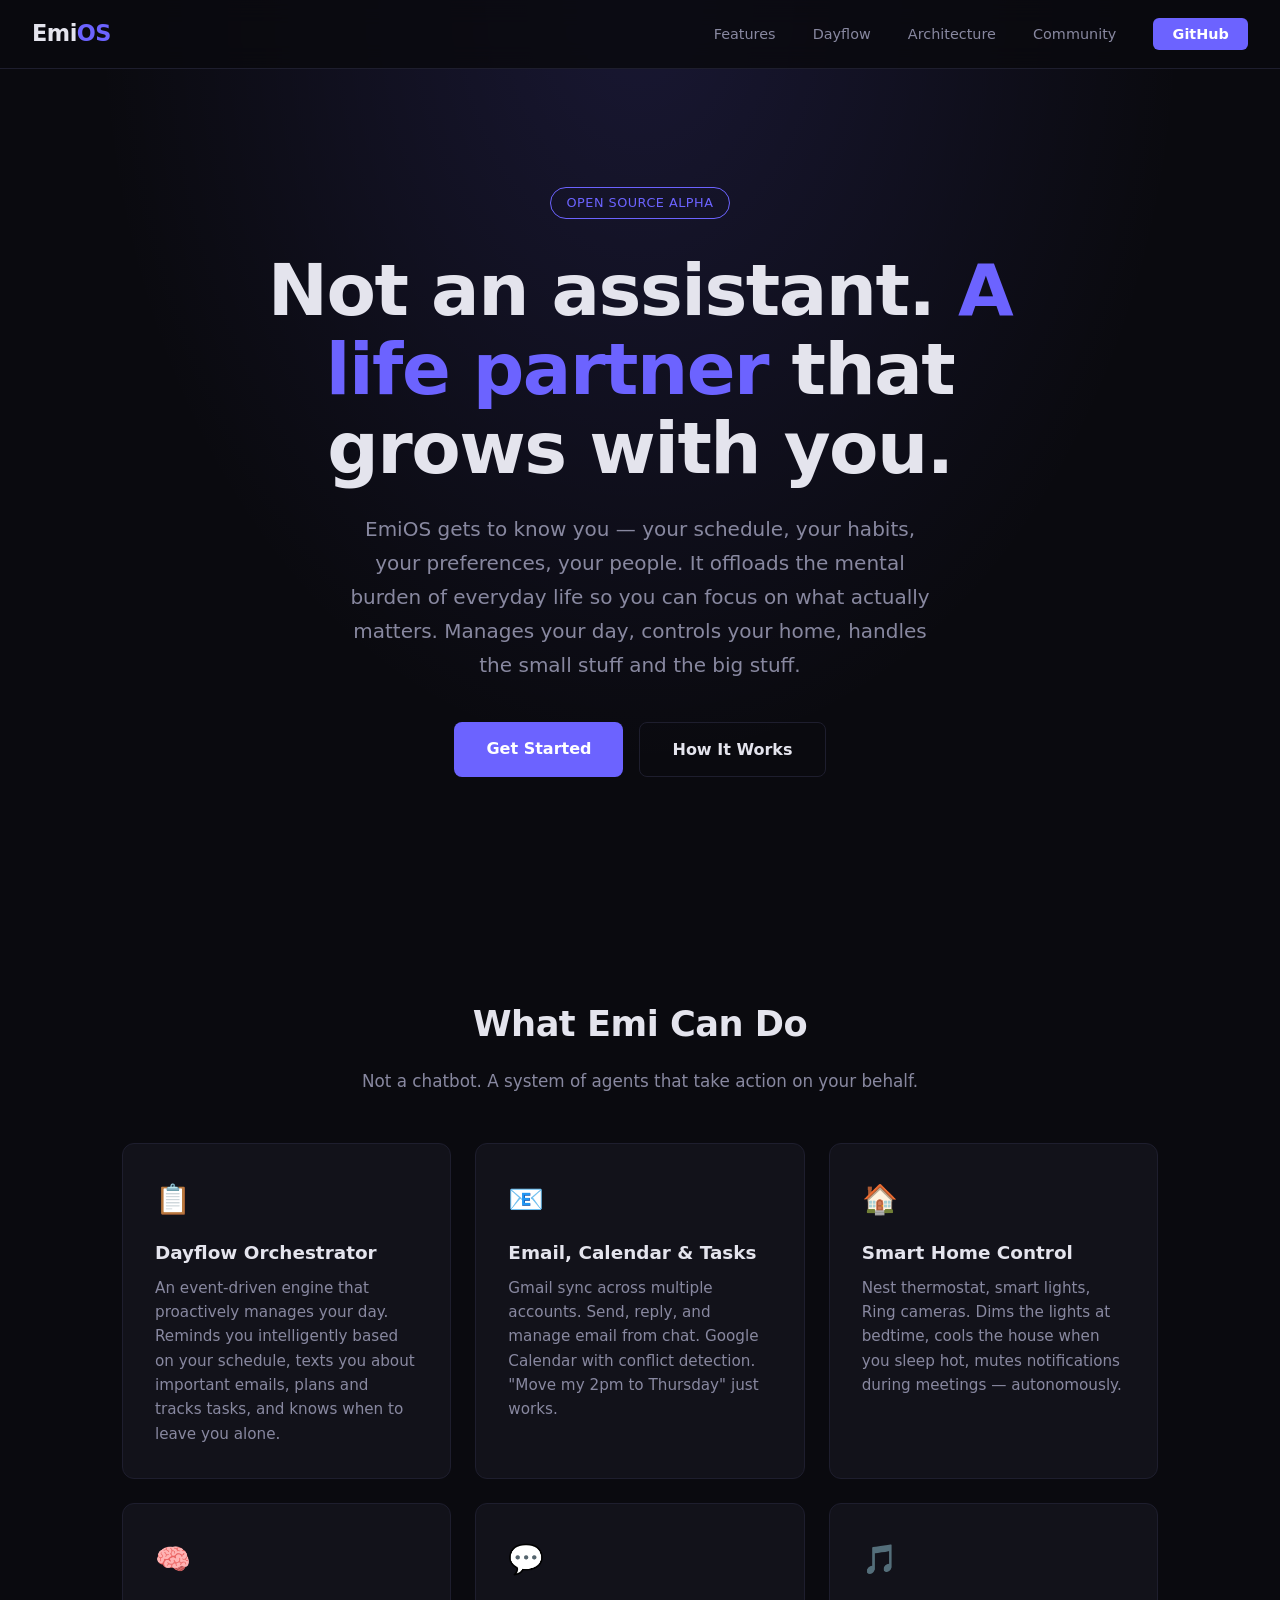
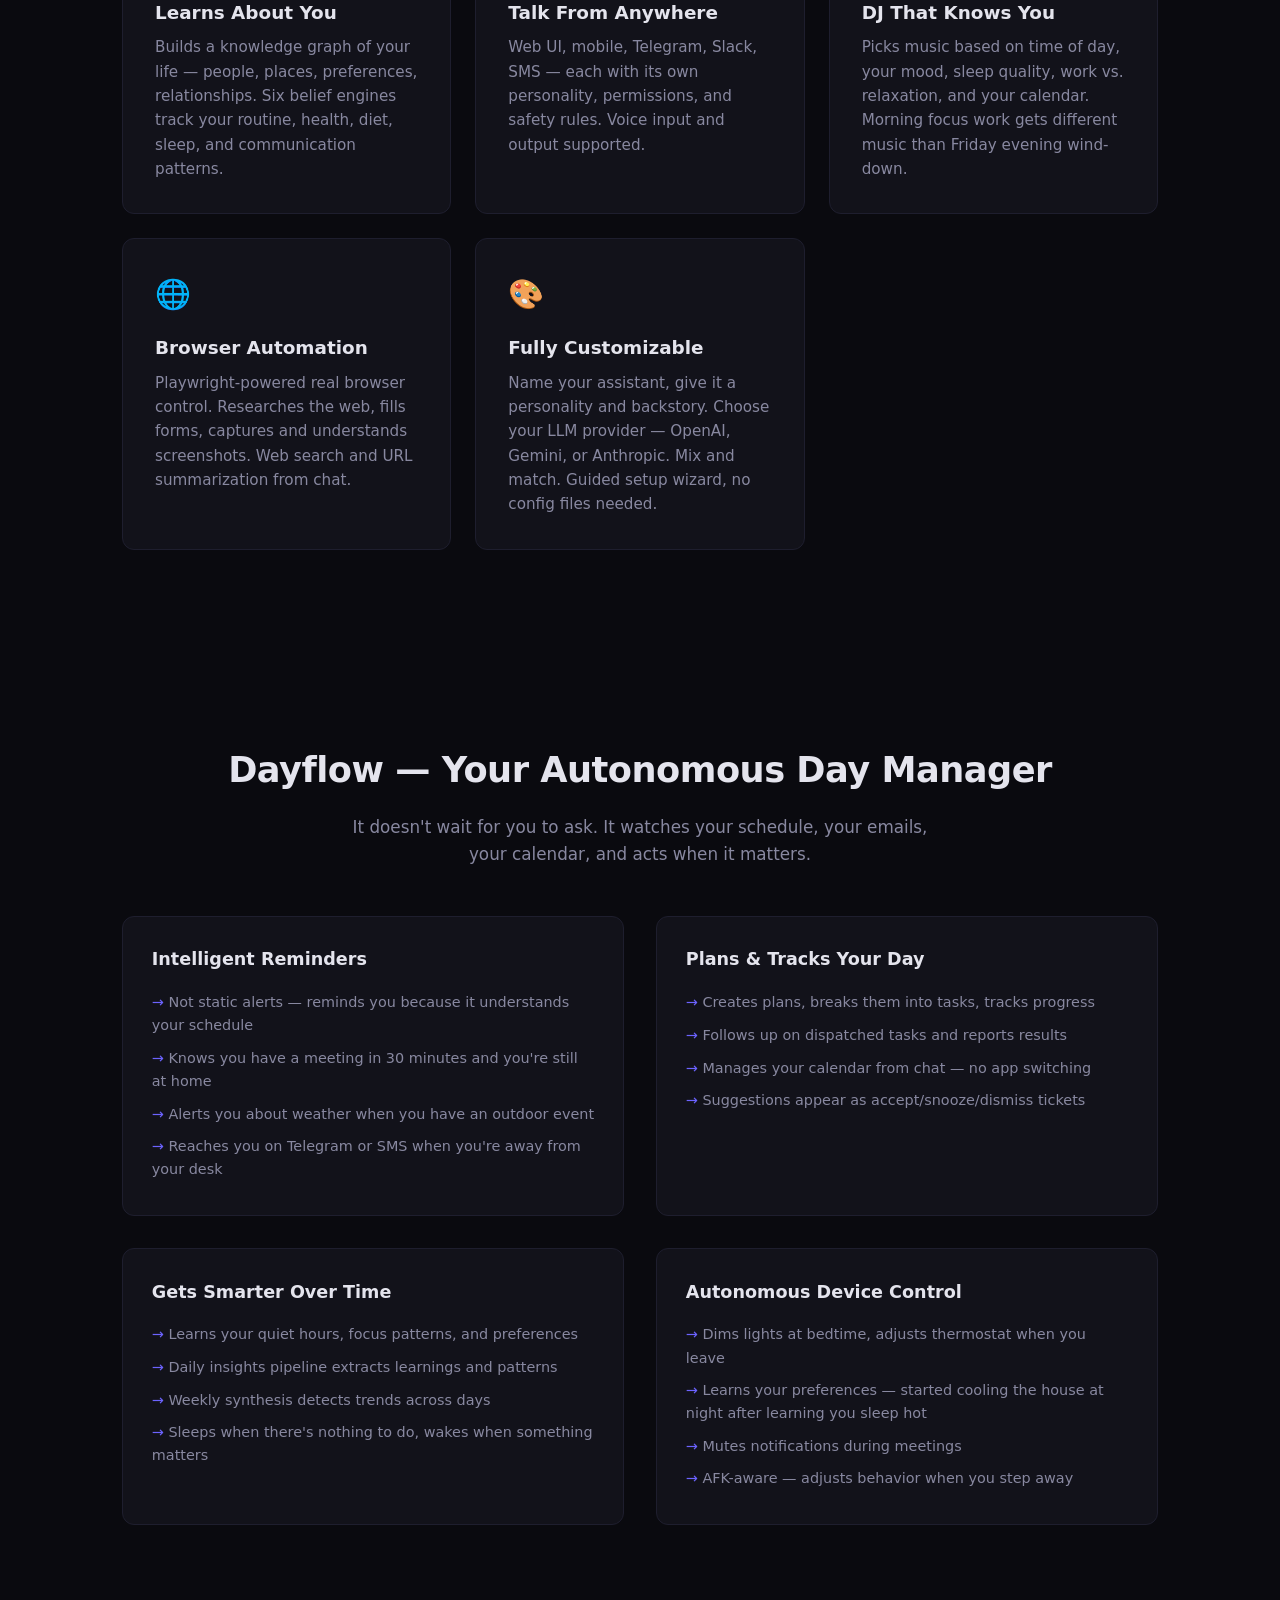
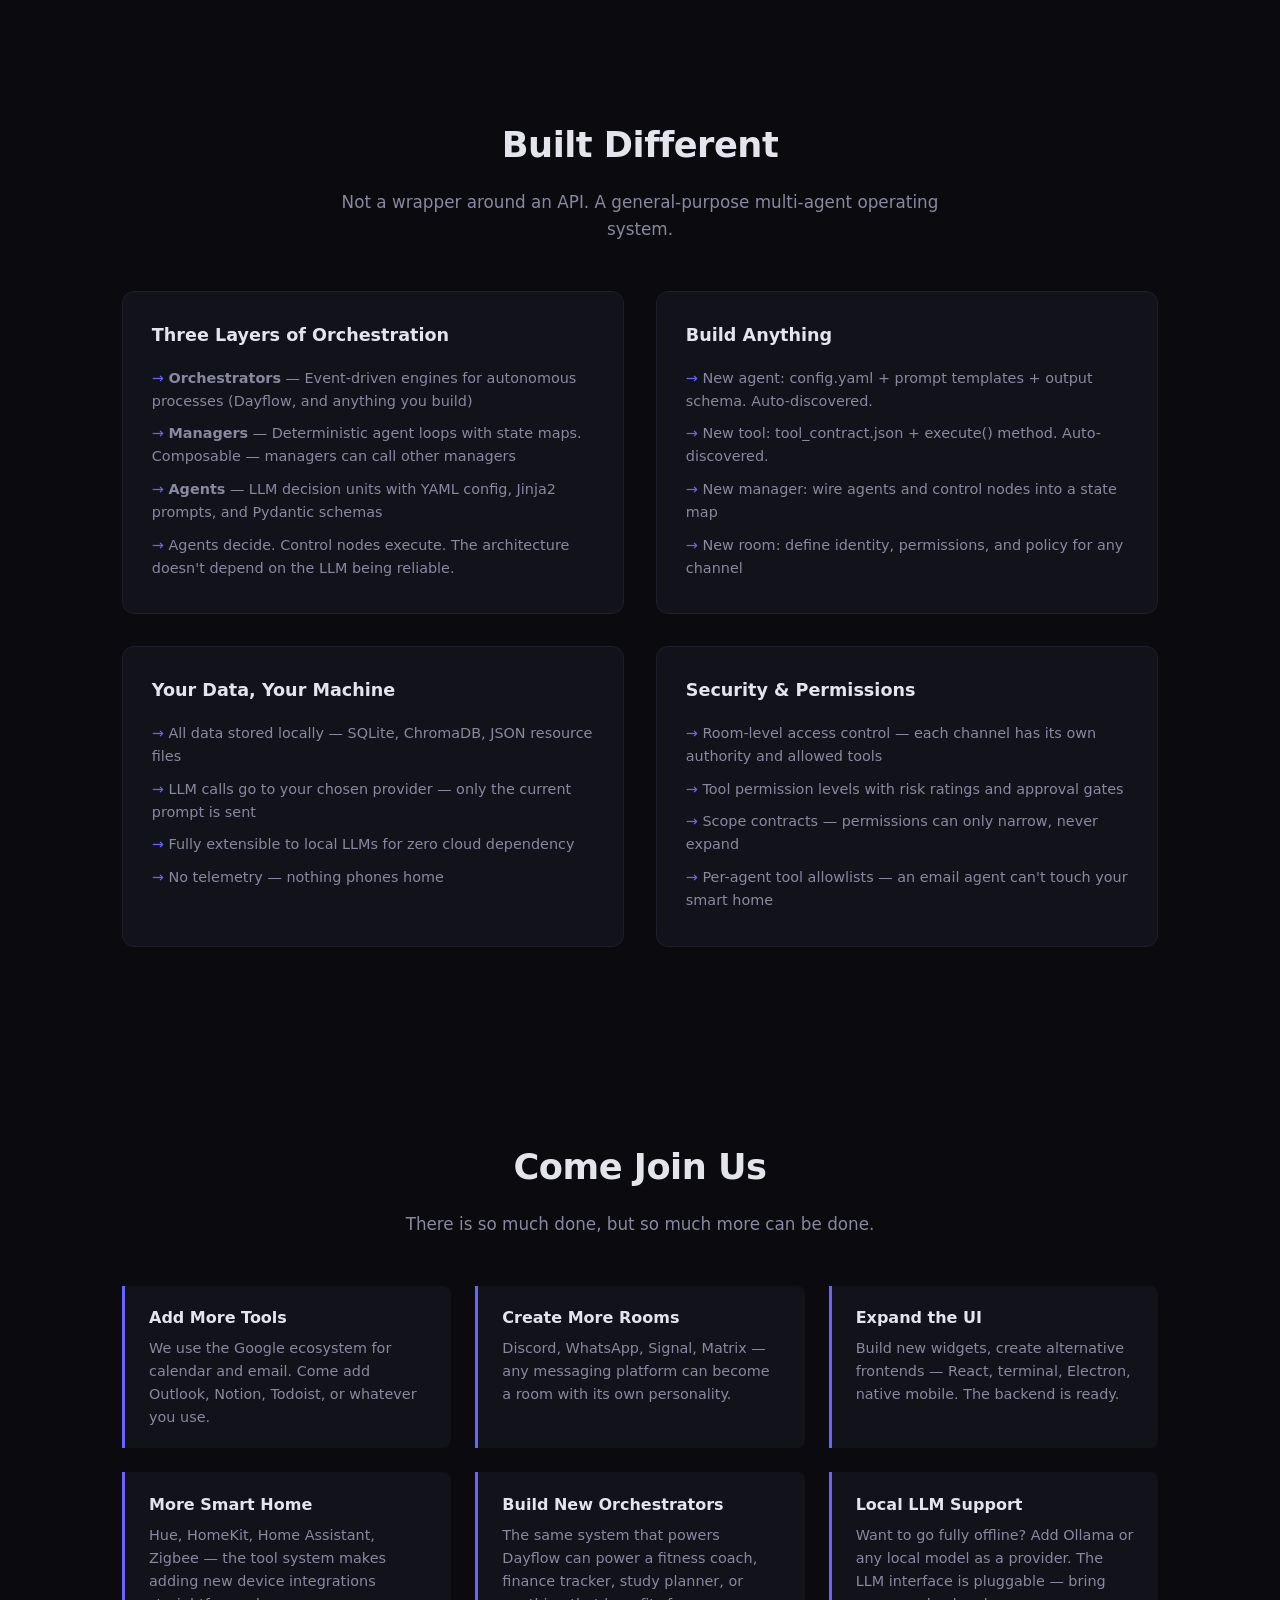
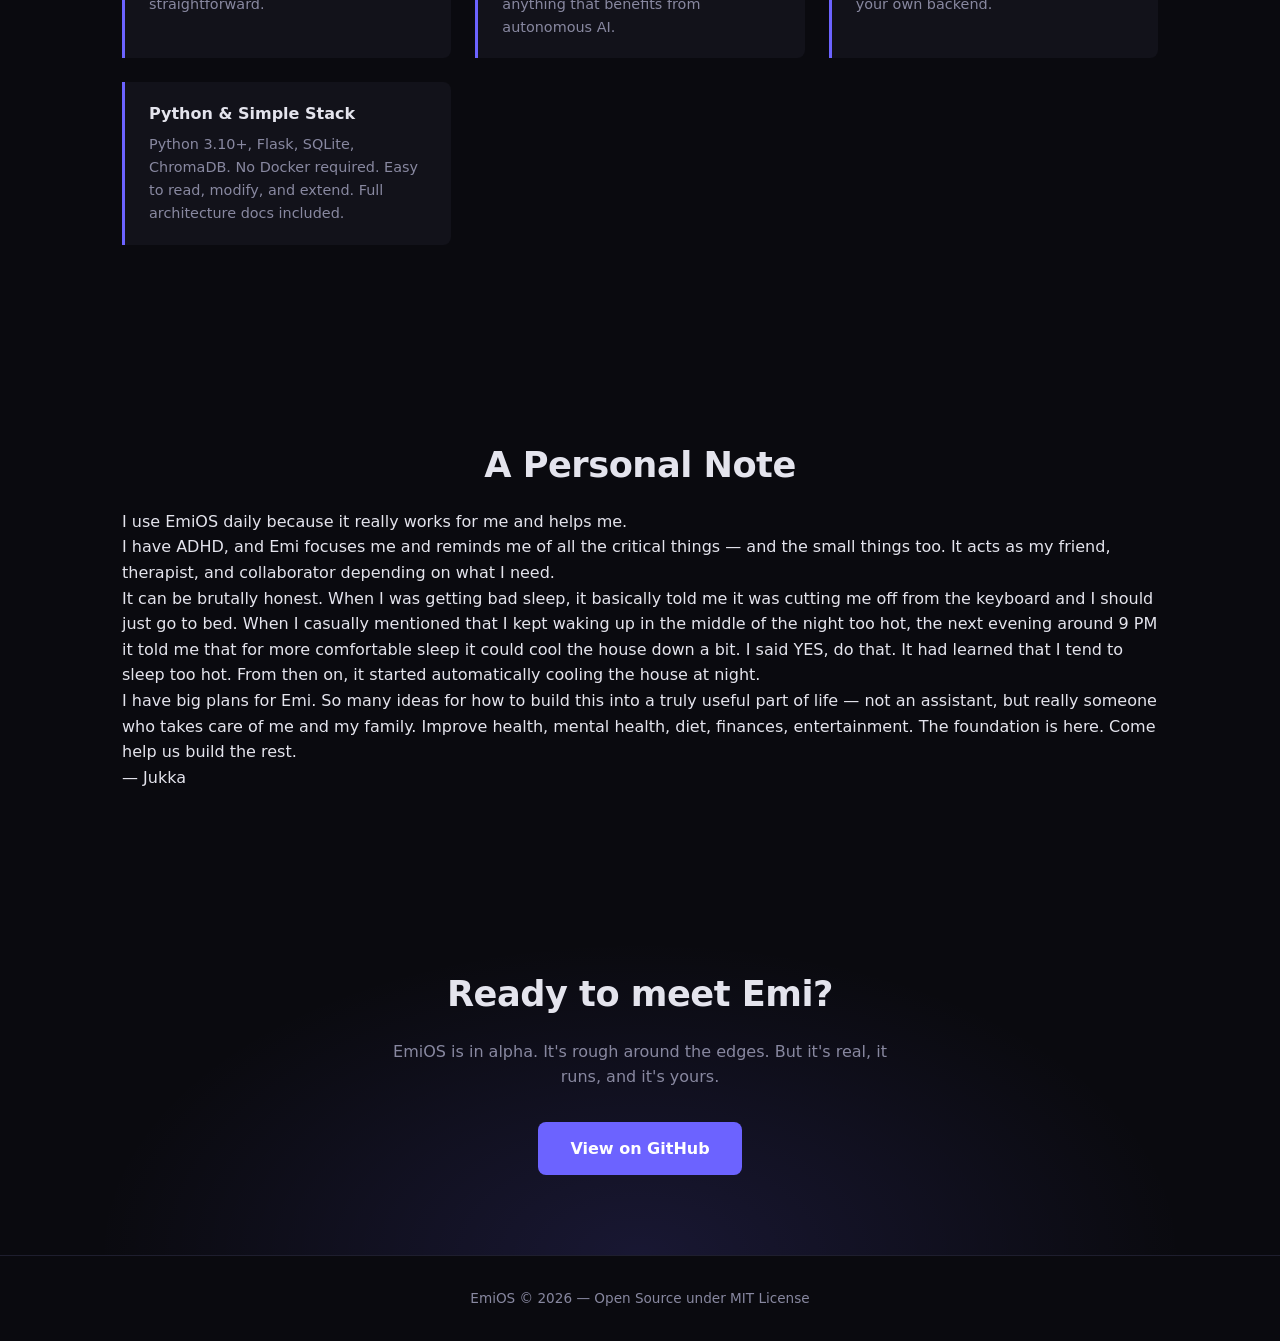
==== index.html @ f7e42b92 "Initial commit: emios.ai landing page Marketing site for EmiOS, deployed to emios.ai via Cloudflare " ====
<!DOCTYPE html>
<html lang="en">
<head>
    <meta charset="UTF-8">
    <meta name="viewport" content="width=device-width, initial-scale=1.0">
    <title>EmiOS — The Assistant That Actually Works For You</title>
    <link rel="stylesheet" href="style.css">
</head>
<body>

<nav>
    <div class="logo">Emi<span>OS</span></div>
    <div class="nav-links">
        <a href="#features">Features</a>
        <a href="#dayflow">Dayflow</a>
        <a href="#architecture">Architecture</a>
        <a href="#community">Community</a>
        <a href="https://github.com/SemiSimpleMath/EmiOS-Beta" class="nav-cta">GitHub</a>
    </div>
</nav>

<div class="hero">
    <div class="hero-badge">Open Source Alpha</div>
    <h1>Not an assistant. <span class="highlight">A life partner</span> that grows with you.</h1>
    <p class="hero-sub">
        EmiOS gets to know you — your schedule, your habits, your preferences, your people.
        It offloads the mental burden of everyday life so you can focus on what actually matters.
        Manages your day, controls your home, handles the small stuff and the big stuff.
    </p>
    <div class="hero-buttons">
        <a href="https://github.com/SemiSimpleMath/EmiOS-Beta" class="btn btn-primary">Get Started</a>
        <a href="#architecture" class="btn btn-secondary">How It Works</a>
    </div>
</div>

<section id="features">
    <h2>What Emi Can Do</h2>
    <p class="section-sub">Not a chatbot. A system of agents that take action on your behalf.</p>
    <div class="features">
        <div class="feature">
            <div class="feature-icon">📋</div>
            <h3>Dayflow Orchestrator</h3>
            <p>An event-driven engine that proactively manages your day. Reminds you intelligently based on your schedule, texts you about important emails, plans and tracks tasks, and knows when to leave you alone.</p>
        </div>
        <div class="feature">
            <div class="feature-icon">📧</div>
            <h3>Email, Calendar & Tasks</h3>
            <p>Gmail sync across multiple accounts. Send, reply, and manage email from chat. Google Calendar with conflict detection. "Move my 2pm to Thursday" just works.</p>
        </div>
        <div class="feature">
            <div class="feature-icon">🏠</div>
            <h3>Smart Home Control</h3>
            <p>Nest thermostat, smart lights, Ring cameras. Dims the lights at bedtime, cools the house when you sleep hot, mutes notifications during meetings — autonomously.</p>
        </div>
        <div class="feature">
            <div class="feature-icon">🧠</div>
            <h3>Learns About You</h3>
            <p>Builds a knowledge graph of your life — people, places, preferences, relationships. Six belief engines track your routine, health, diet, sleep, and communication patterns.</p>
        </div>
        <div class="feature">
            <div class="feature-icon">💬</div>
            <h3>Talk From Anywhere</h3>
            <p>Web UI, mobile, Telegram, Slack, SMS — each with its own personality, permissions, and safety rules. Voice input and output supported.</p>
        </div>
        <div class="feature">
            <div class="feature-icon">🎵</div>
            <h3>DJ That Knows You</h3>
            <p>Picks music based on time of day, your mood, sleep quality, work vs. relaxation, and your calendar. Morning focus work gets different music than Friday evening wind-down.</p>
        </div>
        <div class="feature">
            <div class="feature-icon">🌐</div>
            <h3>Browser Automation</h3>
            <p>Playwright-powered real browser control. Researches the web, fills forms, captures and understands screenshots. Web search and URL summarization from chat.</p>
        </div>
        <div class="feature">
            <div class="feature-icon">🎨</div>
            <h3>Fully Customizable</h3>
            <p>Name your assistant, give it a personality and backstory. Choose your LLM provider — OpenAI, Gemini, or Anthropic. Mix and match. Guided setup wizard, no config files needed.</p>
        </div>
    </div>
</section>

<section id="dayflow">
    <h2>Dayflow — Your Autonomous Day Manager</h2>
    <p class="section-sub">It doesn't wait for you to ask. It watches your schedule, your emails, your calendar, and acts when it matters.</p>
    <div class="arch-grid">
        <div class="arch-card">
            <h3>Intelligent Reminders</h3>
            <ul>
                <li>Not static alerts — reminds you because it understands your schedule</li>
                <li>Knows you have a meeting in 30 minutes and you're still at home</li>
                <li>Alerts you about weather when you have an outdoor event</li>
                <li>Reaches you on Telegram or SMS when you're away from your desk</li>
            </ul>
        </div>
        <div class="arch-card">
            <h3>Plans & Tracks Your Day</h3>
            <ul>
                <li>Creates plans, breaks them into tasks, tracks progress</li>
                <li>Follows up on dispatched tasks and reports results</li>
                <li>Manages your calendar from chat — no app switching</li>
                <li>Suggestions appear as accept/snooze/dismiss tickets</li>
            </ul>
        </div>
        <div class="arch-card">
            <h3>Gets Smarter Over Time</h3>
            <ul>
                <li>Learns your quiet hours, focus patterns, and preferences</li>
                <li>Daily insights pipeline extracts learnings and patterns</li>
                <li>Weekly synthesis detects trends across days</li>
                <li>Sleeps when there's nothing to do, wakes when something matters</li>
            </ul>
        </div>
        <div class="arch-card">
            <h3>Autonomous Device Control</h3>
            <ul>
                <li>Dims lights at bedtime, adjusts thermostat when you leave</li>
                <li>Learns your preferences — started cooling the house at night after learning you sleep hot</li>
                <li>Mutes notifications during meetings</li>
                <li>AFK-aware — adjusts behavior when you step away</li>
            </ul>
        </div>
    </div>
</section>

<section id="architecture">
    <h2>Built Different</h2>
    <p class="section-sub">Not a wrapper around an API. A general-purpose multi-agent operating system.</p>
    <div class="arch-grid">
        <div class="arch-card">
            <h3>Three Layers of Orchestration</h3>
            <ul>
                <li><strong>Orchestrators</strong> — Event-driven engines for autonomous processes (Dayflow, and anything you build)</li>
                <li><strong>Managers</strong> — Deterministic agent loops with state maps. Composable — managers can call other managers</li>
                <li><strong>Agents</strong> — LLM decision units with YAML config, Jinja2 prompts, and Pydantic schemas</li>
                <li>Agents decide. Control nodes execute. The architecture doesn't depend on the LLM being reliable.</li>
            </ul>
        </div>
        <div class="arch-card">
            <h3>Build Anything</h3>
            <ul>
                <li>New agent: config.yaml + prompt templates + output schema. Auto-discovered.</li>
                <li>New tool: tool_contract.json + execute() method. Auto-discovered.</li>
                <li>New manager: wire agents and control nodes into a state map</li>
                <li>New room: define identity, permissions, and policy for any channel</li>
            </ul>
        </div>
        <div class="arch-card">
            <h3>Your Data, Your Machine</h3>
            <ul>
                <li>All data stored locally — SQLite, ChromaDB, JSON resource files</li>
                <li>LLM calls go to your chosen provider — only the current prompt is sent</li>
                <li>Fully extensible to local LLMs for zero cloud dependency</li>
                <li>No telemetry — nothing phones home</li>
            </ul>
        </div>
        <div class="arch-card">
            <h3>Security & Permissions</h3>
            <ul>
                <li>Room-level access control — each channel has its own authority and allowed tools</li>
                <li>Tool permission levels with risk ratings and approval gates</li>
                <li>Scope contracts — permissions can only narrow, never expand</li>
                <li>Per-agent tool allowlists — an email agent can't touch your smart home</li>
            </ul>
        </div>
    </div>
</section>

<section id="community">
    <h2>Come Join Us</h2>
    <p class="section-sub">There is so much done, but so much more can be done.</p>
    <div class="principles">
        <div class="principle">
            <h3>Add More Tools</h3>
            <p>We use the Google ecosystem for calendar and email. Come add Outlook, Notion, Todoist, or whatever you use.</p>
        </div>
        <div class="principle">
            <h3>Create More Rooms</h3>
            <p>Discord, WhatsApp, Signal, Matrix — any messaging platform can become a room with its own personality.</p>
        </div>
        <div class="principle">
            <h3>Expand the UI</h3>
            <p>Build new widgets, create alternative frontends — React, terminal, Electron, native mobile. The backend is ready.</p>
        </div>
        <div class="principle">
            <h3>More Smart Home</h3>
            <p>Hue, HomeKit, Home Assistant, Zigbee — the tool system makes adding new device integrations straightforward.</p>
        </div>
        <div class="principle">
            <h3>Build New Orchestrators</h3>
            <p>The same system that powers Dayflow can power a fitness coach, finance tracker, study planner, or anything that benefits from autonomous AI.</p>
        </div>
        <div class="principle">
            <h3>Local LLM Support</h3>
            <p>Want to go fully offline? Add Ollama or any local model as a provider. The LLM interface is pluggable — bring your own backend.</p>
        </div>
        <div class="principle">
            <h3>Python & Simple Stack</h3>
            <p>Python 3.10+, Flask, SQLite, ChromaDB. No Docker required. Easy to read, modify, and extend. Full architecture docs included.</p>
        </div>
    </div>
</section>

<section id="personal">
    <div class="personal-note">
        <h2>A Personal Note</h2>
        <p>I use EmiOS daily because it really works for me and helps me.</p>
        <p>I have ADHD, and Emi focuses me and reminds me of all the critical things — and the small things too. It acts as my friend, therapist, and collaborator depending on what I need.</p>
        <p>It can be brutally honest. When I was getting bad sleep, it basically told me it was cutting me off from the keyboard and I should just go to bed. When I casually mentioned that I kept waking up in the middle of the night too hot, the next evening around 9 PM it told me that for more comfortable sleep it could cool the house down a bit. I said YES, do that. It had learned that I tend to sleep too hot. From then on, it started automatically cooling the house at night.</p>
        <p>I have big plans for Emi. So many ideas for how to build this into a truly useful part of life — not an assistant, but really someone who takes care of me and my family. Improve health, mental health, diet, finances, entertainment. The foundation is here. Come help us build the rest.</p>
        <p class="signature">— Jukka</p>
    </div>
</section>

<div class="cta-section">
    <h2>Ready to meet Emi?</h2>
    <p>EmiOS is in alpha. It's rough around the edges. But it's real, it runs, and it's yours.</p>
    <a href="https://github.com/SemiSimpleMath/EmiOS-Beta" class="btn btn-primary">View on GitHub</a>
</div>

<footer>
    <p>EmiOS &copy; 2026 — Open Source under MIT License</p>
</footer>

<script src="main.js"></script>
</body>
</html>
---- style.css ----
:root {
    --bg: #0a0a0f;
    --surface: #12121a;
    --border: #1e1e2e;
    --text: #e4e4ed;
    --muted: #8888a0;
    --accent: #6c63ff;
    --accent-glow: rgba(108, 99, 255, 0.15);
    --green: #34d399;
    --orange: #f59e0b;
}

* { margin: 0; padding: 0; box-sizing: border-box; }

body {
    font-family: -apple-system, BlinkMacSystemFont, 'Segoe UI', system-ui, sans-serif;
    background: var(--bg);
    color: var(--text);
    line-height: 1.6;
    overflow-x: hidden;
}

/* ── Nav ────────────────────────────────────────────────────────────────────── */

nav {
    position: fixed;
    top: 0;
    width: 100%;
    z-index: 100;
    padding: 1rem 2rem;
    background: rgba(10, 10, 15, 0.85);
    backdrop-filter: blur(12px);
    border-bottom: 1px solid var(--border);
    display: flex;
    justify-content: space-between;
    align-items: center;
}

.logo {
    font-size: 1.4rem;
    font-weight: 700;
    letter-spacing: -0.5px;
}

.logo span { color: var(--accent); }

nav a {
    color: var(--muted);
    text-decoration: none;
    font-size: 0.9rem;
    margin-left: 2rem;
    transition: color 0.2s;
}

nav a:hover { color: var(--text); }

.nav-cta {
    background: var(--accent);
    color: #fff !important;
    padding: 0.5rem 1.2rem;
    border-radius: 6px;
    font-weight: 600;
}

.nav-cta:hover { opacity: 0.9; }

/* ── Hero ───────────────────────────────────────────────────────────────────── */

.hero {
    min-height: 100vh;
    display: flex;
    flex-direction: column;
    justify-content: center;
    align-items: center;
    text-align: center;
    padding: 8rem 2rem 4rem;
    background: radial-gradient(ellipse at 50% 0%, var(--accent-glow) 0%, transparent 60%);
}

.hero-badge {
    font-size: 0.8rem;
    color: var(--accent);
    border: 1px solid var(--accent);
    padding: 0.3rem 1rem;
    border-radius: 20px;
    margin-bottom: 2rem;
    letter-spacing: 0.5px;
    text-transform: uppercase;
}

h1 {
    font-size: clamp(2.5rem, 6vw, 4.5rem);
    font-weight: 800;
    letter-spacing: -1.5px;
    line-height: 1.1;
    max-width: 800px;
}

h1 .highlight { color: var(--accent); }

.hero-sub {
    font-size: 1.25rem;
    color: var(--muted);
    max-width: 600px;
    margin: 1.5rem 0 2.5rem;
    line-height: 1.7;
}

.hero-buttons {
    display: flex;
    gap: 1rem;
    flex-wrap: wrap;
    justify-content: center;
}

.btn {
    padding: 0.85rem 2rem;
    border-radius: 8px;
    font-size: 1rem;
    font-weight: 600;
    text-decoration: none;
    transition: all 0.2s;
    display: inline-block;
}

.btn-primary {
    background: var(--accent);
    color: #fff;
}

.btn-primary:hover {
    transform: translateY(-1px);
    box-shadow: 0 8px 30px var(--accent-glow);
}

.btn-secondary {
    background: transparent;
    color: var(--text);
    border: 1px solid var(--border);
}

.btn-secondary:hover { border-color: var(--muted); }

/* ── Stats ──────────────────────────────────────────────────────────────────── */

.stats {
    display: flex;
    gap: 3rem;
    justify-content: center;
    margin-top: 4rem;
    flex-wrap: wrap;
}

.stat { text-align: center; }

.stat-num {
    font-size: 2rem;
    font-weight: 800;
    color: var(--accent);
}

.stat-label {
    font-size: 0.85rem;
    color: var(--muted);
    margin-top: 0.2rem;
}

/* ── Sections ───────────────────────────────────────────────────────────────── */

section {
    padding: 6rem 2rem;
    max-width: 1100px;
    margin: 0 auto;
}

h2 {
    font-size: 2.2rem;
    font-weight: 700;
    text-align: center;
    margin-bottom: 1rem;
    letter-spacing: -0.5px;
}

.section-sub {
    text-align: center;
    color: var(--muted);
    max-width: 600px;
    margin: 0 auto 3rem;
    font-size: 1.05rem;
}

/* ── Feature grid ───────────────────────────────────────────────────────────── */

.features {
    display: grid;
    grid-template-columns: repeat(auto-fit, minmax(300px, 1fr));
    gap: 1.5rem;
}

.feature {
    background: var(--surface);
    border: 1px solid var(--border);
    border-radius: 12px;
    padding: 2rem;
    transition: border-color 0.3s, transform 0.3s;
}

.feature:hover {
    border-color: var(--accent);
    transform: translateY(-2px);
}

.feature-icon {
    font-size: 1.8rem;
    margin-bottom: 1rem;
}

.feature h3 {
    font-size: 1.15rem;
    margin-bottom: 0.5rem;
}

.feature p {
    color: var(--muted);
    font-size: 0.95rem;
}

/* ── Architecture grid ──────────────────────────────────────────────────────── */

.arch-grid {
    display: grid;
    grid-template-columns: 1fr 1fr;
    gap: 2rem;
}

.arch-card {
    background: var(--surface);
    border: 1px solid var(--border);
    border-radius: 12px;
    padding: 1.8rem;
}

.arch-card h3 {
    font-size: 1.1rem;
    margin-bottom: 0.8rem;
}

.arch-card ul { list-style: none; }

.arch-card li {
    padding: 0.3rem 0;
    color: var(--muted);
    font-size: 0.9rem;
}

.arch-card li::before {
    content: "\2192\00a0";
    color: var(--accent);
}

/* ── Principles ─────────────────────────────────────────────────────────────── */

.principles {
    display: grid;
    grid-template-columns: repeat(auto-fit, minmax(250px, 1fr));
    gap: 1.5rem;
}

.principle {
    border-left: 3px solid var(--accent);
    padding: 1.2rem 1.5rem;
    background: var(--surface);
    border-radius: 0 8px 8px 0;
}

.principle h3 {
    font-size: 1rem;
    margin-bottom: 0.4rem;
}

.principle p {
    color: var(--muted);
    font-size: 0.9rem;
}

/* ── CTA ────────────────────────────────────────────────────────────────────── */

.cta-section {
    text-align: center;
    padding: 5rem 2rem;
    background: radial-gradient(ellipse at 50% 100%, var(--accent-glow) 0%, transparent 60%);
}

.cta-section h2 { margin-bottom: 1rem; }

.cta-section p {
    color: var(--muted);
    margin-bottom: 2rem;
    max-width: 500px;
    margin-left: auto;
    margin-right: auto;
}

/* ── Footer ─────────────────────────────────────────────────────────────────── */

footer {
    text-align: center;
    padding: 2rem;
    border-top: 1px solid var(--border);
    color: var(--muted);
    font-size: 0.85rem;
}

/* ── Responsive ─────────────────────────────────────────────────────────────── */

@media (max-width: 768px) {
    .arch-grid { grid-template-columns: 1fr; }
    nav a:not(.nav-cta) { display: none; }
    .stats { gap: 1.5rem; }
}
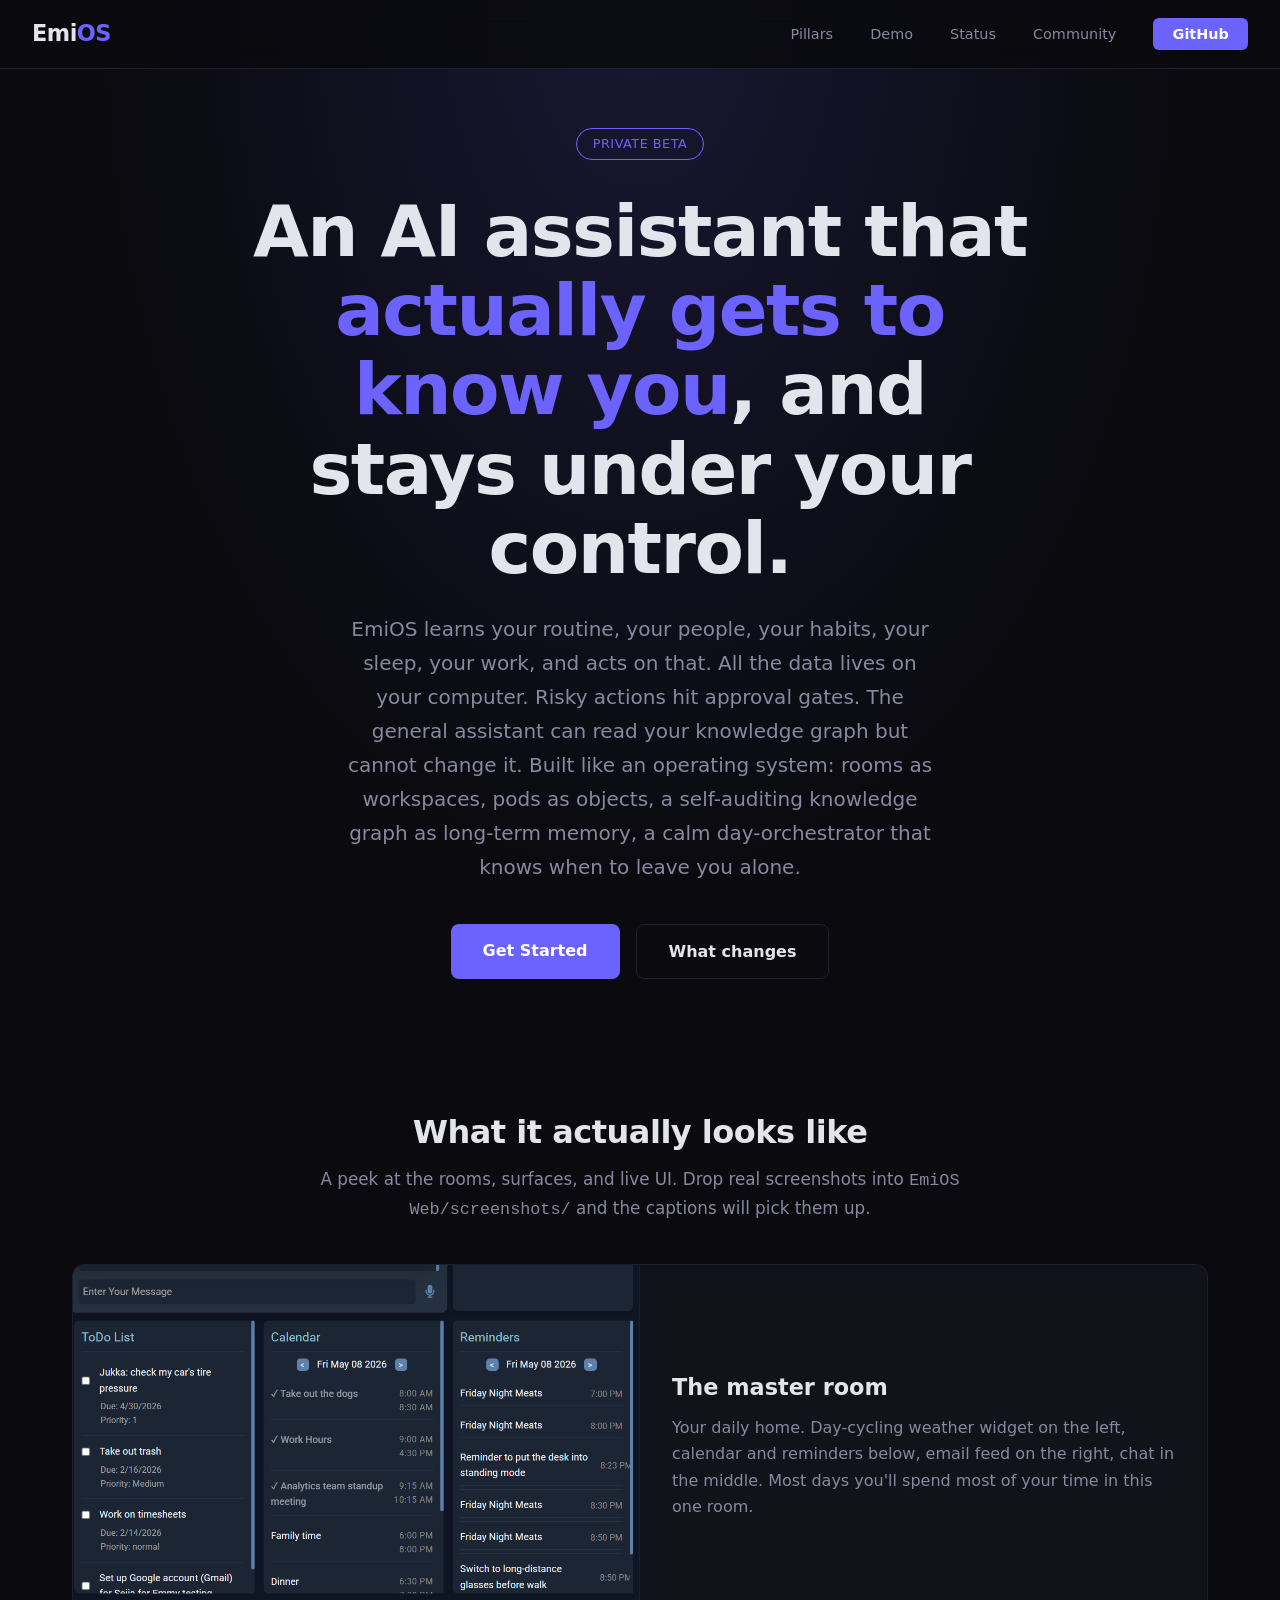
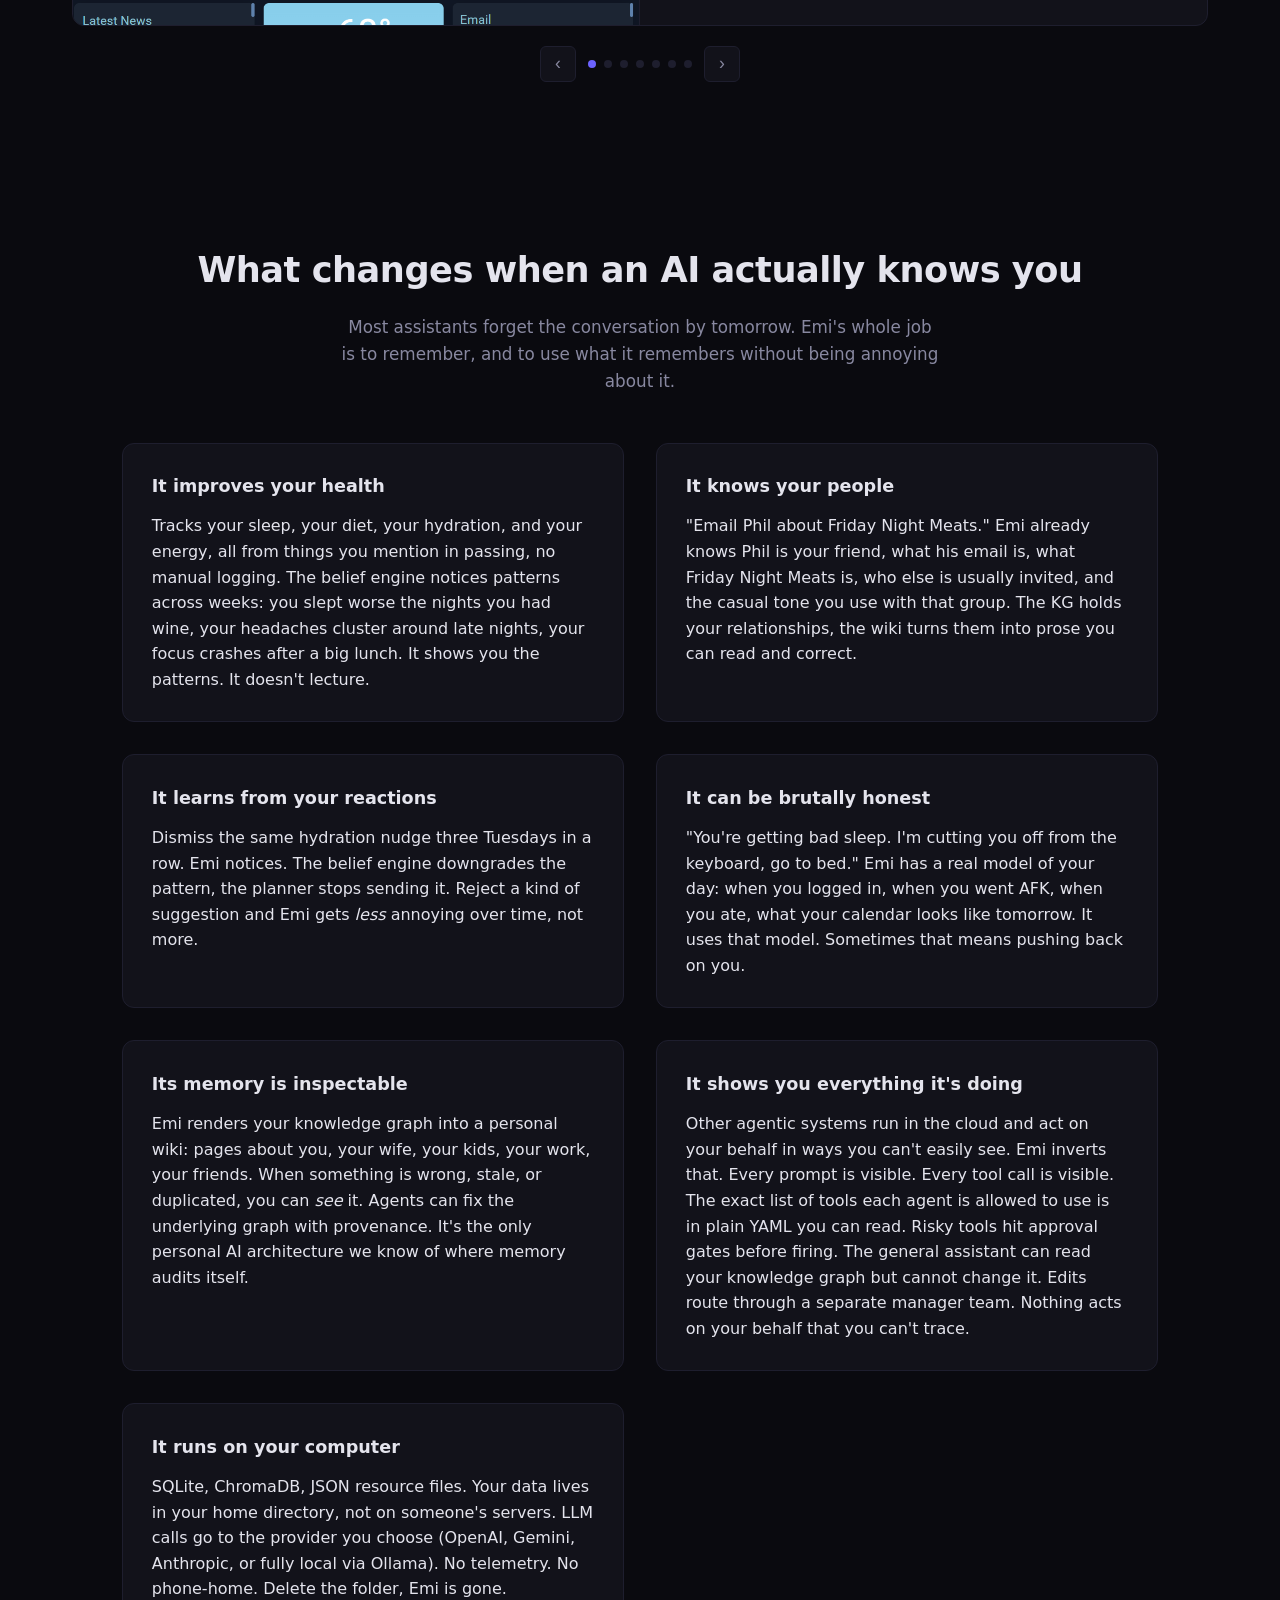
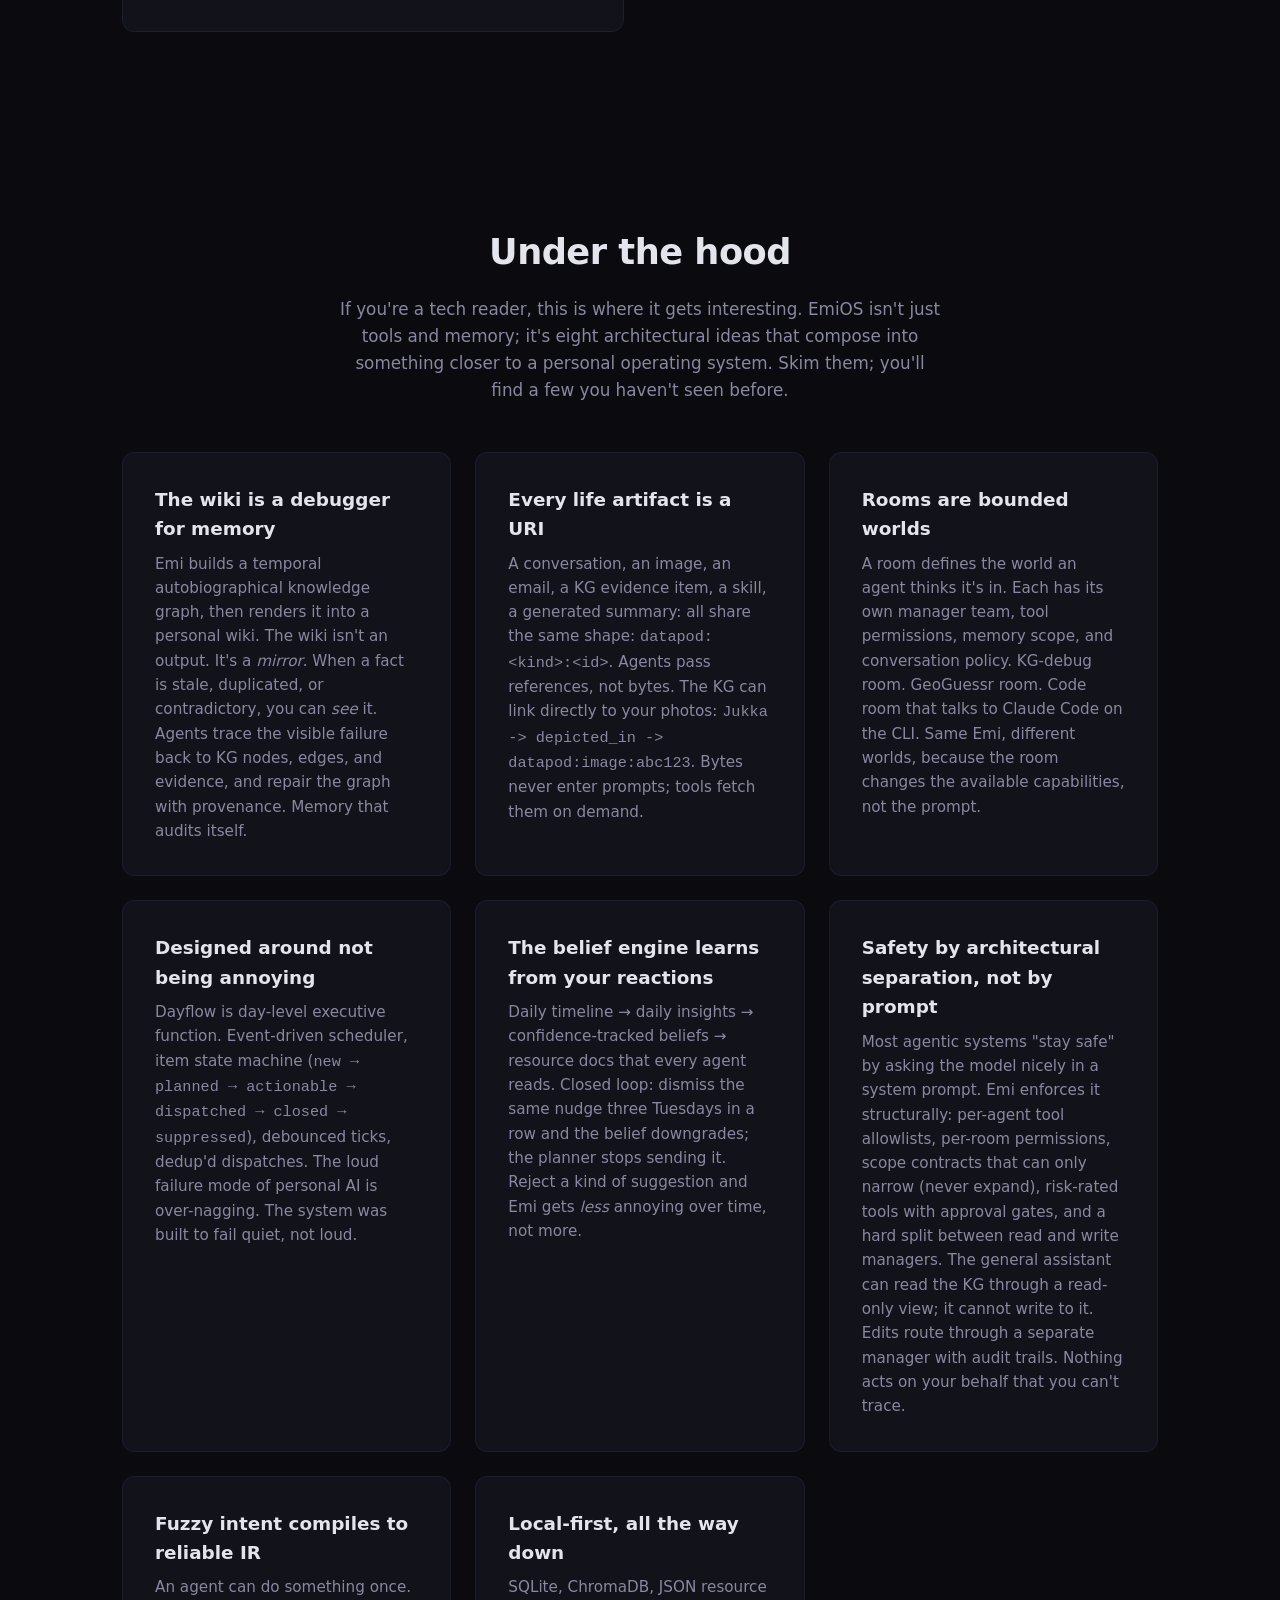
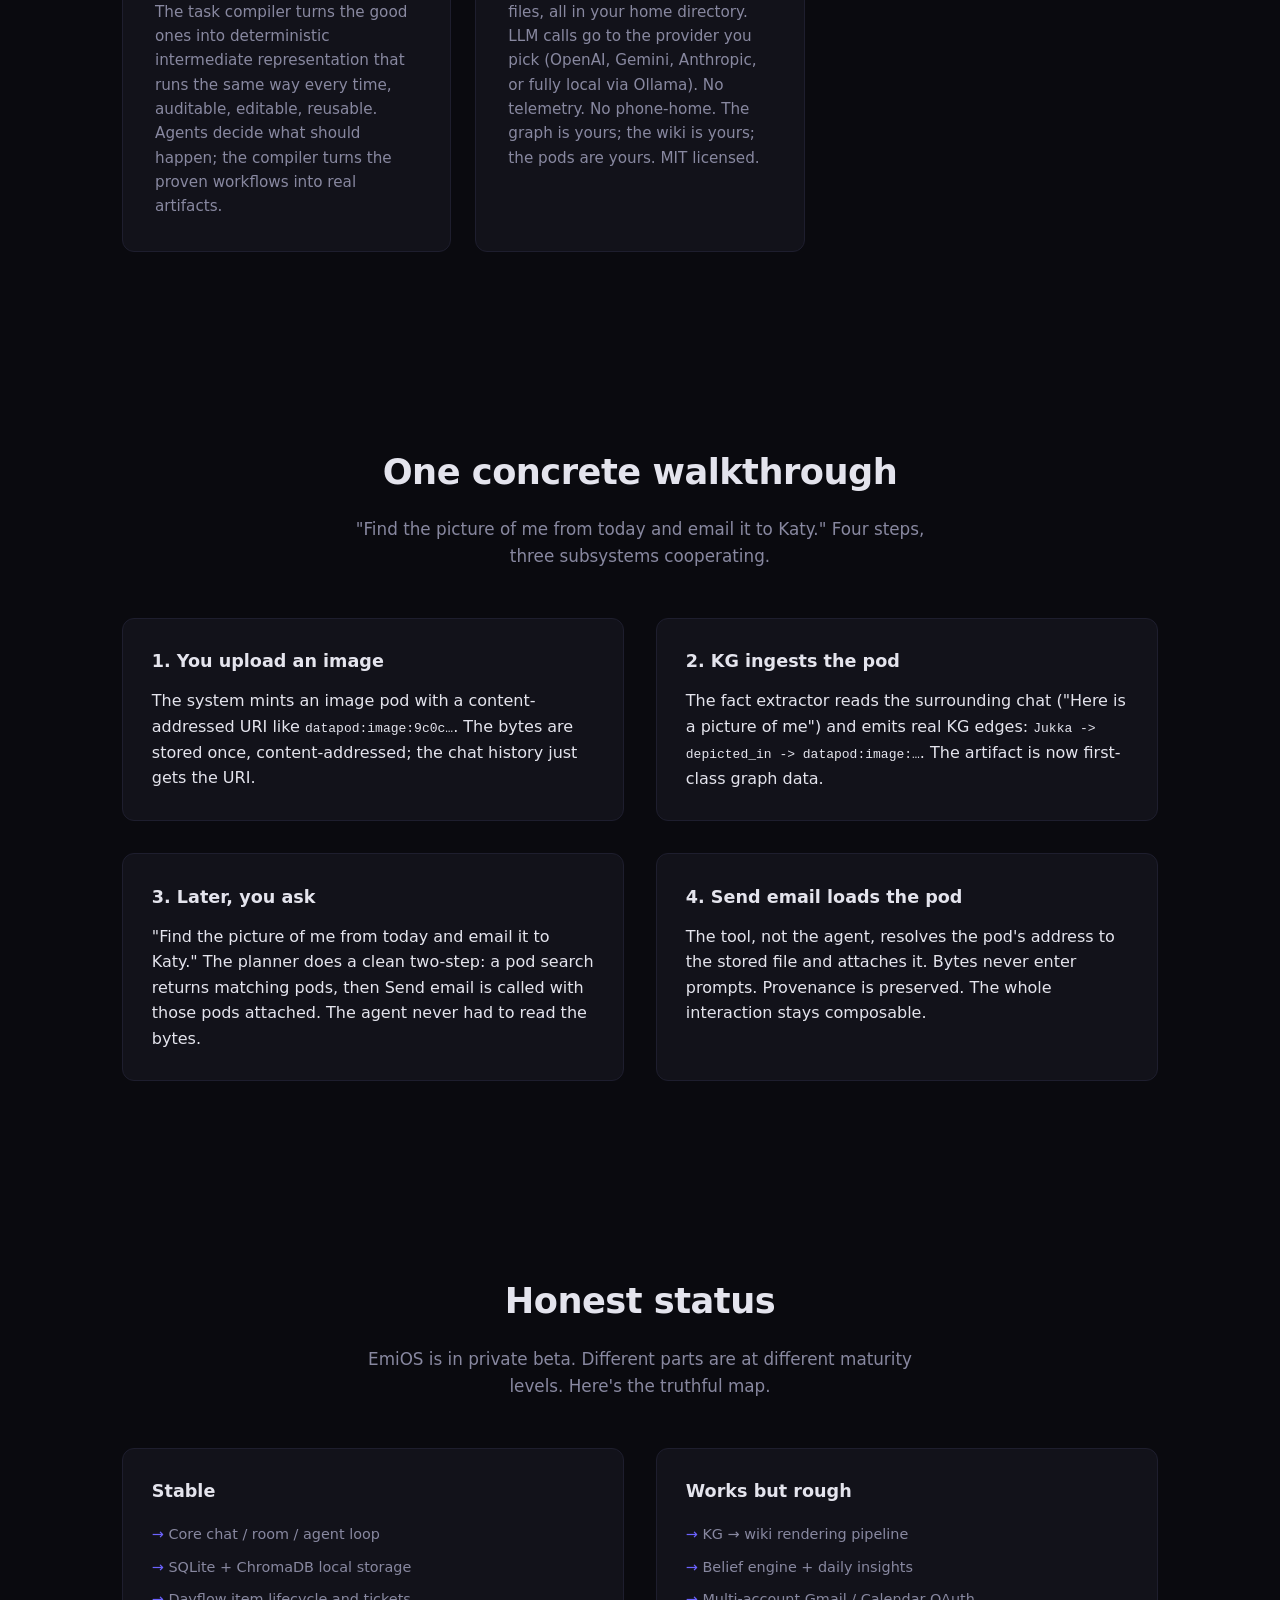
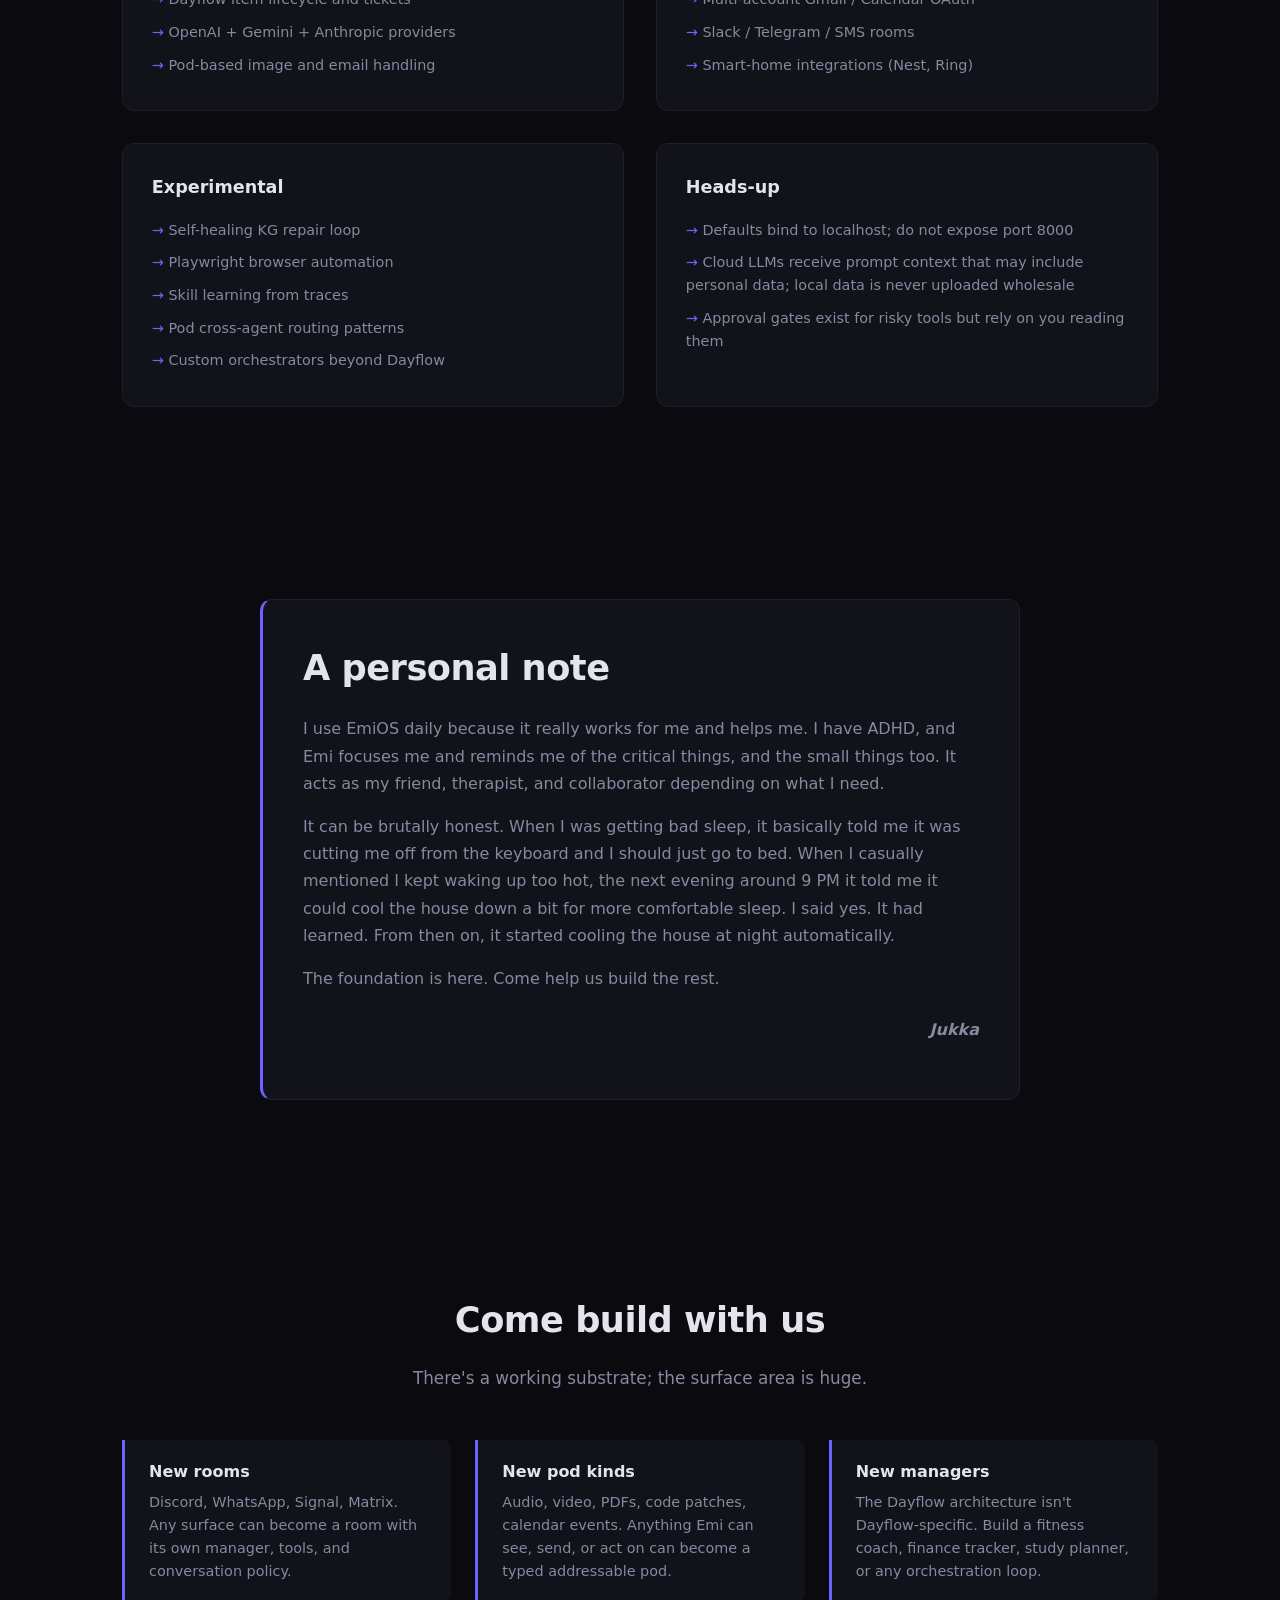
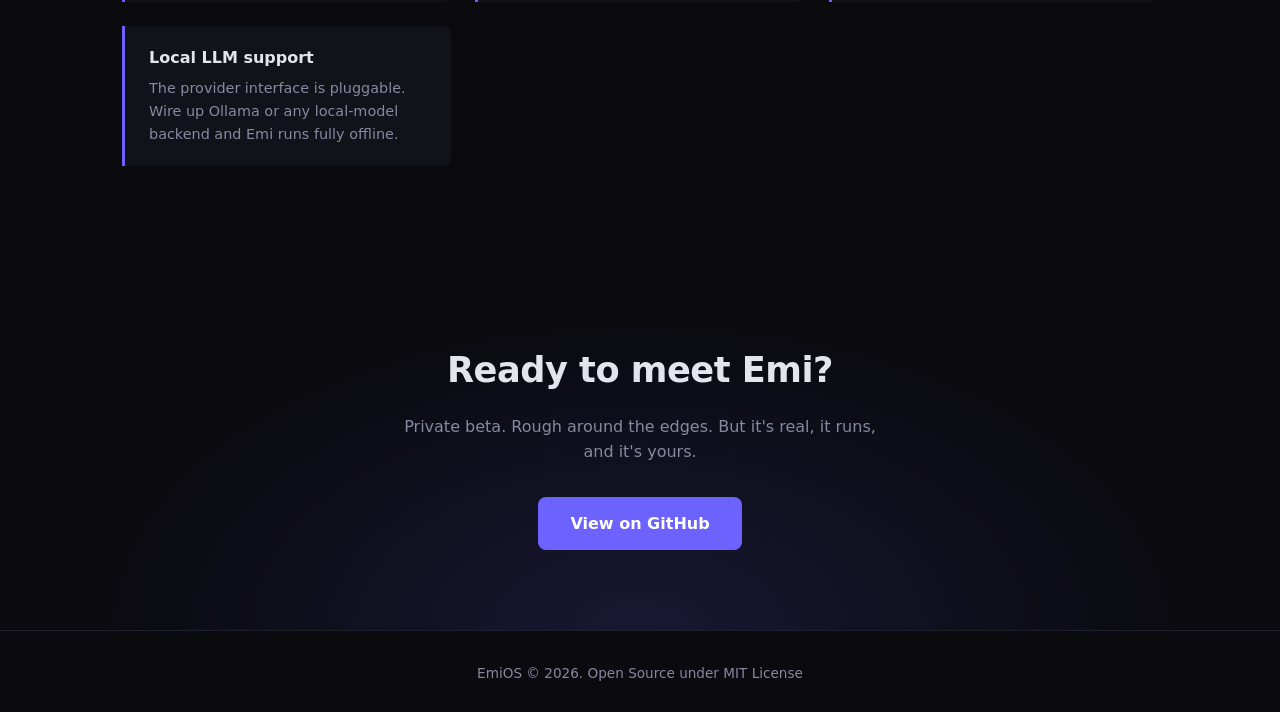
==== commit da26548c: "feat(site): promote the beta landing page (index_v2 -> index) emios.ai (Cloudflare Pages) serves ind" ====
--- a/index.html
+++ b/index.html
@@ -3,225 +3,478 @@
 <head>
     <meta charset="UTF-8">
     <meta name="viewport" content="width=device-width, initial-scale=1.0">
-    <title>EmiOS — The Assistant That Actually Works For You</title>
+    <title>EmiOS: a local-first personal AI, built like an OS</title>
     <link rel="stylesheet" href="style.css">
+    <style>
+        /* Slideshow. Scoped to #showcase so it doesn't leak into index.html if styles share */
+        #showcase { padding: 4rem 2rem; max-width: 1200px; margin: 0 auto; }
+        #showcase h2 { font-size: 2rem; margin-bottom: 0.5rem; text-align: center; }
+        #showcase .section-sub { text-align: center; max-width: 640px; margin: 0 auto 2.5rem; color: var(--muted); }
+
+        .slideshow {
+            position: relative;
+            overflow: hidden;
+            border-radius: 12px;
+            border: 1px solid var(--border);
+            background: var(--surface);
+        }
+        .slideshow-track {
+            display: flex;
+            transition: transform 0.45s cubic-bezier(0.22, 1, 0.36, 1);
+            will-change: transform;
+        }
+        .slide {
+            flex: 0 0 100%;
+            min-width: 100%;
+            display: grid;
+            grid-template-columns: 1fr 1fr;
+            min-height: 360px;
+        }
+        @media (max-width: 720px) {
+            .slide { grid-template-columns: 1fr; min-height: auto; }
+        }
+        .slide-image {
+            position: relative;
+            background: linear-gradient(135deg, #1a1a28, #0f0f18);
+            display: flex;
+            align-items: center;
+            justify-content: center;
+            color: var(--muted);
+            font-size: 0.85rem;
+            text-align: center;
+            padding: 2rem;
+            min-height: 240px;
+            border-right: 1px solid var(--border);
+        }
+        @media (max-width: 720px) {
+            .slide-image { border-right: none; border-bottom: 1px solid var(--border); }
+        }
+        .slide-image img {
+            width: 100%;
+            height: 100%;
+            object-fit: cover;
+            position: absolute;
+            inset: 0;
+        }
+        .slide-image[data-placeholder]::before {
+            content: attr(data-placeholder);
+            color: var(--muted);
+            opacity: 0.6;
+            line-height: 1.5;
+            font-style: italic;
+        }
+        .slide-caption {
+            padding: 2.5rem 2rem;
+            display: flex;
+            flex-direction: column;
+            justify-content: center;
+        }
+        .slide-caption h3 {
+            font-size: 1.4rem;
+            margin-bottom: 0.6rem;
+            color: var(--text);
+        }
+        .slide-caption p {
+            color: var(--muted);
+            line-height: 1.65;
+        }
+
+        .slide-controls {
+            display: flex;
+            align-items: center;
+            justify-content: center;
+            gap: 0.75rem;
+            margin-top: 1.25rem;
+        }
+        .slide-btn {
+            background: var(--surface);
+            color: var(--muted);
+            border: 1px solid var(--border);
+            border-radius: 6px;
+            width: 36px;
+            height: 36px;
+            cursor: pointer;
+            font-size: 1.1rem;
+            transition: all 0.15s;
+        }
+        .slide-btn:hover { color: var(--text); border-color: var(--accent); }
+        .slide-dots { display: flex; gap: 0.5rem; }
+        .slide-dot {
+            width: 8px;
+            height: 8px;
+            border-radius: 50%;
+            background: var(--border);
+            cursor: pointer;
+            transition: background 0.2s;
+            border: none;
+            padding: 0;
+        }
+        .slide-dot.active { background: var(--accent); }
+    </style>
 </head>
 <body>
 
 <nav>
     <div class="logo">Emi<span>OS</span></div>
     <div class="nav-links">
-        <a href="#features">Features</a>
-        <a href="#dayflow">Dayflow</a>
-        <a href="#architecture">Architecture</a>
+        <a href="#pillars">Pillars</a>
+        <a href="#demo">Demo</a>
+        <a href="#status">Status</a>
         <a href="#community">Community</a>
         <a href="https://github.com/SemiSimpleMath/EmiOS-Beta" class="nav-cta">GitHub</a>
     </div>
 </nav>
 
 <div class="hero">
-    <div class="hero-badge">Open Source Alpha</div>
-    <h1>Not an assistant. <span class="highlight">A life partner</span> that grows with you.</h1>
+    <div class="hero-badge">Private Beta</div>
+    <h1>An AI assistant that <span class="highlight">actually gets to know you</span>, and stays under your control.</h1>
     <p class="hero-sub">
-        EmiOS gets to know you — your schedule, your habits, your preferences, your people.
-        It offloads the mental burden of everyday life so you can focus on what actually matters.
-        Manages your day, controls your home, handles the small stuff and the big stuff.
+        EmiOS learns your routine, your people, your habits, your sleep, your work,
+        and acts on that. All the data lives on your computer. Risky actions hit approval
+        gates. The general assistant can read your knowledge graph but cannot change
+        it. Built like an operating system: rooms as workspaces, pods as objects,
+        a self-auditing knowledge graph as long-term memory, a calm day-orchestrator
+        that knows when to leave you alone.
     </p>
     <div class="hero-buttons">
         <a href="https://github.com/SemiSimpleMath/EmiOS-Beta" class="btn btn-primary">Get Started</a>
-        <a href="#architecture" class="btn btn-secondary">How It Works</a>
+        <a href="#lived-in" class="btn btn-secondary">What changes</a>
     </div>
 </div>
 
-<section id="features">
-    <h2>What Emi Can Do</h2>
-    <p class="section-sub">Not a chatbot. A system of agents that take action on your behalf.</p>
+<section id="showcase">
+    <h2>What it actually looks like</h2>
+    <p class="section-sub">A peek at the rooms, surfaces, and live UI. Drop real screenshots into <code>EmiOS Web/screenshots/</code> and the captions will pick them up.</p>
+    <div class="slideshow">
+        <div class="slideshow-track" id="slideshow-track">
+
+            <div class="slide">
+                <div class="slide-image">
+                    <img src="emi_chat.png" alt="Master room dashboard with chat, calendar, reminders, weather, news, and an email feed">
+                </div>
+                <div class="slide-caption">
+                    <h3>The master room</h3>
+                    <p>Your daily home. Day-cycling weather widget on the left, calendar and reminders below, email feed on the right, chat in the middle. Most days you'll spend most of your time in this one room.</p>
+                </div>
+            </div>
+
+            <div class="slide">
+                <div class="slide-image">
+                    <img src="lens.png" alt="My Life Lens, a KG visualizer centered on you with related entities">
+                </div>
+                <div class="slide-caption">
+                    <h3>My Life Lens</h3>
+                    <p>Your personalized view of the knowledge graph: anchor at the center, family and close ties on the inner rings, lighter connections fanning outward. Each node opens a side panel with entity details and a link straight to the wiki page.</p>
+                </div>
+            </div>
+
+            <div class="slide">
+                <div class="slide-image">
+                    <img src="wiki.png" alt="Personal wiki page with auto-generated entity entries, photos, and sourced facts">
+                </div>
+                <div class="slide-caption">
+                    <h3>Your personal wiki</h3>
+                    <p>The KG rendered into human-readable pages, one per person, place, project, or recurring event. The wiki is a mirror: when something is stale or wrong, you can see it and fix it. Agents repair the underlying graph with provenance.</p>
+                </div>
+            </div>
+
+            <div class="slide">
+                <div class="slide-image" data-placeholder="Dayflow tickets: accept, snooze, or dismiss for proactive nudges">
+                    <!-- <img src="screenshots/dayflow-tickets.png" alt="Dayflow tickets"> -->
+                </div>
+                <div class="slide-caption">
+                    <h3>Tickets: every action is something you can decline</h3>
+                    <p>When Dayflow wants to do something on your behalf, it surfaces a ticket. Accept it and the action runs. Decline and the planner learns from it. Snooze and it'll come back later. Nothing happens without your consent at the action layer.</p>
+                </div>
+            </div>
+
+            <div class="slide">
+                <div class="slide-image" data-placeholder="KG-debug room: chat with the knowledge graph, inspect entities, repair bad merges">
+                    <!-- <img src="screenshots/kg-room.png" alt="KG debug room"> -->
+                </div>
+                <div class="slide-caption">
+                    <h3>KG-debug room</h3>
+                    <p>A room where you talk to your knowledge graph directly. Inspect entities, trace evidence, find bad merges, propose repairs. The general assistant can't change the KG, but in this room the right manager team can, with audit trails.</p>
+                </div>
+            </div>
+
+            <div class="slide">
+                <div class="slide-image">
+                    <img src="tool_gate.png" alt="Tool approval gate. Allow or Deny dialog with the exact email contents preview">
+                </div>
+                <div class="slide-caption">
+                    <h3>Approval gates</h3>
+                    <p>Risky tools like sending email, controlling the smart home, or browser automation pause for approval before firing. You see the exact tool, the exact arguments, the full preview. Allow or Deny. Nothing acts on your behalf without an explicit yes.</p>
+                </div>
+            </div>
+
+            <div class="slide">
+                <div class="slide-image" data-placeholder="Multi-surface: same Emi across web, Slack, Telegram, SMS, and the CLI code room">
+                    <!-- <img src="screenshots/multi-surface.png" alt="Multi-surface rooms"> -->
+                </div>
+                <div class="slide-caption">
+                    <h3>Multi-surface rooms</h3>
+                    <p>Web UI, Slack, Telegram, SMS, code-room piped to Claude Code on your CLI. Each room has its own manager, tools, and conversation policy. Same Emi underneath; the room defines the world the agent thinks it's in.</p>
+                </div>
+            </div>
+
+        </div>
+    </div>
+    <div class="slide-controls">
+        <button class="slide-btn" id="slide-prev" aria-label="Previous slide">&lsaquo;</button>
+        <div class="slide-dots" id="slide-dots"></div>
+        <button class="slide-btn" id="slide-next" aria-label="Next slide">&rsaquo;</button>
+    </div>
+</section>
+
+<section id="lived-in">
+    <h2>What changes when an AI actually knows you</h2>
+    <p class="section-sub">Most assistants forget the conversation by tomorrow. Emi's whole job is to remember, and to use what it remembers without being annoying about it.</p>
+    <div class="arch-grid">
+
+        <div class="arch-card">
+            <h3>It improves your health</h3>
+            <p>Tracks your sleep, your diet, your hydration, and your energy, all from things you mention in passing, no manual logging. The belief engine notices patterns across weeks: you slept worse the nights you had wine, your headaches cluster around late nights, your focus crashes after a big lunch. It shows you the patterns. It doesn't lecture.</p>
+        </div>
+
+        <div class="arch-card">
+            <h3>It knows your people</h3>
+            <p>"Email Phil about Friday Night Meats." Emi already knows Phil is your friend, what his email is, what Friday Night Meats is, who else is usually invited, and the casual tone you use with that group. The KG holds your relationships, the wiki turns them into prose you can read and correct.</p>
+        </div>
+
+        <div class="arch-card">
+            <h3>It learns from your reactions</h3>
+            <p>Dismiss the same hydration nudge three Tuesdays in a row. Emi notices. The belief engine downgrades the pattern, the planner stops sending it. Reject a kind of suggestion and Emi gets <em>less</em> annoying over time, not more.</p>
+        </div>
+
+        <div class="arch-card">
+            <h3>It can be brutally honest</h3>
+            <p>"You're getting bad sleep. I'm cutting you off from the keyboard, go to bed." Emi has a real model of your day: when you logged in, when you went AFK, when you ate, what your calendar looks like tomorrow. It uses that model. Sometimes that means pushing back on you.</p>
+        </div>
+
+        <div class="arch-card">
+            <h3>Its memory is inspectable</h3>
+            <p>Emi renders your knowledge graph into a personal wiki: pages about you, your wife, your kids, your work, your friends. When something is wrong, stale, or duplicated, you can <em>see</em> it. Agents can fix the underlying graph with provenance. It's the only personal AI architecture we know of where memory audits itself.</p>
+        </div>
+
+        <div class="arch-card">
+            <h3>It shows you everything it's doing</h3>
+            <p>Other agentic systems run in the cloud and act on your behalf in ways you can't easily see. Emi inverts that. Every prompt is visible. Every tool call is visible. The exact list of tools each agent is allowed to use is in plain YAML you can read. Risky tools hit approval gates before firing. The general assistant can read your knowledge graph but cannot change it. Edits route through a separate manager team. Nothing acts on your behalf that you can't trace.</p>
+        </div>
+
+        <div class="arch-card">
+            <h3>It runs on your computer</h3>
+            <p>SQLite, ChromaDB, JSON resource files. Your data lives in your home directory, not on someone's servers. LLM calls go to the provider you choose (OpenAI, Gemini, Anthropic, or fully local via Ollama). No telemetry. No phone-home. Delete the folder, Emi is gone.</p>
+        </div>
+
+    </div>
+</section>
+
+<section id="pillars">
+    <h2>Under the hood</h2>
+    <p class="section-sub">If you're a tech reader, this is where it gets interesting. EmiOS isn't just tools and memory; it's eight architectural ideas that compose into something closer to a personal operating system. Skim them; you'll find a few you haven't seen before.</p>
     <div class="features">
-        <div class="feature">
-            <div class="feature-icon">📋</div>
-            <h3>Dayflow Orchestrator</h3>
-            <p>An event-driven engine that proactively manages your day. Reminds you intelligently based on your schedule, texts you about important emails, plans and tracks tasks, and knows when to leave you alone.</p>
-        </div>
-        <div class="feature">
-            <div class="feature-icon">📧</div>
-            <h3>Email, Calendar & Tasks</h3>
-            <p>Gmail sync across multiple accounts. Send, reply, and manage email from chat. Google Calendar with conflict detection. "Move my 2pm to Thursday" just works.</p>
-        </div>
-        <div class="feature">
-            <div class="feature-icon">🏠</div>
-            <h3>Smart Home Control</h3>
-            <p>Nest thermostat, smart lights, Ring cameras. Dims the lights at bedtime, cools the house when you sleep hot, mutes notifications during meetings — autonomously.</p>
-        </div>
-        <div class="feature">
-            <div class="feature-icon">🧠</div>
-            <h3>Learns About You</h3>
-            <p>Builds a knowledge graph of your life — people, places, preferences, relationships. Six belief engines track your routine, health, diet, sleep, and communication patterns.</p>
-        </div>
-        <div class="feature">
-            <div class="feature-icon">💬</div>
-            <h3>Talk From Anywhere</h3>
-            <p>Web UI, mobile, Telegram, Slack, SMS — each with its own personality, permissions, and safety rules. Voice input and output supported.</p>
-        </div>
-        <div class="feature">
-            <div class="feature-icon">🎵</div>
-            <h3>DJ That Knows You</h3>
-            <p>Picks music based on time of day, your mood, sleep quality, work vs. relaxation, and your calendar. Morning focus work gets different music than Friday evening wind-down.</p>
-        </div>
-        <div class="feature">
-            <div class="feature-icon">🌐</div>
-            <h3>Browser Automation</h3>
-            <p>Playwright-powered real browser control. Researches the web, fills forms, captures and understands screenshots. Web search and URL summarization from chat.</p>
-        </div>
-        <div class="feature">
-            <div class="feature-icon">🎨</div>
-            <h3>Fully Customizable</h3>
-            <p>Name your assistant, give it a personality and backstory. Choose your LLM provider — OpenAI, Gemini, or Anthropic. Mix and match. Guided setup wizard, no config files needed.</p>
-        </div>
-    </div>
-</section>
-
-<section id="dayflow">
-    <h2>Dayflow — Your Autonomous Day Manager</h2>
-    <p class="section-sub">It doesn't wait for you to ask. It watches your schedule, your emails, your calendar, and acts when it matters.</p>
+
+        <div class="feature">
+            <h3>The wiki is a debugger for memory</h3>
+            <p>Emi builds a temporal autobiographical knowledge graph, then renders it into a personal wiki. The wiki isn't an output. It's a <em>mirror</em>. When a fact is stale, duplicated, or contradictory, you can <em>see</em> it. Agents trace the visible failure back to KG nodes, edges, and evidence, and repair the graph with provenance. Memory that audits itself.</p>
+        </div>
+
+        <div class="feature">
+            <h3>Every life artifact is a URI</h3>
+            <p>A conversation, an image, an email, a KG evidence item, a skill, a generated summary: all share the same shape: <code>datapod:&lt;kind&gt;:&lt;id&gt;</code>. Agents pass references, not bytes. The KG can link directly to your photos: <code>Jukka -&gt; depicted_in -&gt; datapod:image:abc123</code>. Bytes never enter prompts; tools fetch them on demand.</p>
+        </div>
+
+        <div class="feature">
+            <h3>Rooms are bounded worlds</h3>
+            <p>A room defines the world an agent thinks it's in. Each has its own manager team, tool permissions, memory scope, and conversation policy. KG-debug room. GeoGuessr room. Code room that talks to Claude Code on the CLI. Same Emi, different worlds, because the room changes the available capabilities, not the prompt.</p>
+        </div>
+
+        <div class="feature">
+            <h3>Designed around not being annoying</h3>
+            <p>Dayflow is day-level executive function. Event-driven scheduler, item state machine (<code>new → planned → actionable → dispatched → closed → suppressed</code>), debounced ticks, dedup'd dispatches. The loud failure mode of personal AI is over-nagging. The system was built to fail quiet, not loud.</p>
+        </div>
+
+        <div class="feature">
+            <h3>The belief engine learns from your reactions</h3>
+            <p>Daily timeline → daily insights → confidence-tracked beliefs → resource docs that every agent reads. Closed loop: dismiss the same nudge three Tuesdays in a row and the belief downgrades; the planner stops sending it. Reject a kind of suggestion and Emi gets <em>less</em> annoying over time, not more.</p>
+        </div>
+
+        <div class="feature">
+            <h3>Safety by architectural separation, not by prompt</h3>
+            <p>Most agentic systems "stay safe" by asking the model nicely in a system prompt. Emi enforces it structurally: per-agent tool allowlists, per-room permissions, scope contracts that can only narrow (never expand), risk-rated tools with approval gates, and a hard split between read and write managers. The general assistant can read the KG through a read-only view; it cannot write to it. Edits route through a separate manager with audit trails. Nothing acts on your behalf that you can't trace.</p>
+        </div>
+
+        <div class="feature">
+            <h3>Fuzzy intent compiles to reliable IR</h3>
+            <p>An agent can do something once. The task compiler turns the good ones into deterministic intermediate representation that runs the same way every time, auditable, editable, reusable. Agents decide what should happen; the compiler turns the proven workflows into real artifacts.</p>
+        </div>
+
+        <div class="feature">
+            <h3>Local-first, all the way down</h3>
+            <p>SQLite, ChromaDB, JSON resource files, all in your home directory. LLM calls go to the provider you pick (OpenAI, Gemini, Anthropic, or fully local via Ollama). No telemetry. No phone-home. The graph is yours; the wiki is yours; the pods are yours. MIT licensed.</p>
+        </div>
+
+    </div>
+</section>
+
+<section id="demo">
+    <h2>One concrete walkthrough</h2>
+    <p class="section-sub">"Find the picture of me from today and email it to Katy." Four steps, three subsystems cooperating.</p>
     <div class="arch-grid">
         <div class="arch-card">
-            <h3>Intelligent Reminders</h3>
+            <h3>1. You upload an image</h3>
+            <p>The system mints an image pod with a content-addressed URI like <code>datapod:image:9c0c…</code>. The bytes are stored once, content-addressed; the chat history just gets the URI.</p>
+        </div>
+        <div class="arch-card">
+            <h3>2. KG ingests the pod</h3>
+            <p>The fact extractor reads the surrounding chat ("Here is a picture of me") and emits real KG edges: <code>Jukka -> depicted_in -> datapod:image:…</code>. The artifact is now first-class graph data.</p>
+        </div>
+        <div class="arch-card">
+            <h3>3. Later, you ask</h3>
+            <p>"Find the picture of me from today and email it to Katy." The planner does a clean two-step: a pod search returns matching pods, then Send email is called with those pods attached. The agent never had to read the bytes.</p>
+        </div>
+        <div class="arch-card">
+            <h3>4. Send email loads the pod</h3>
+            <p>The tool, not the agent, resolves the pod's address to the stored file and attaches it. Bytes never enter prompts. Provenance is preserved. The whole interaction stays composable.</p>
+        </div>
+    </div>
+</section>
+
+<section id="status">
+    <h2>Honest status</h2>
+    <p class="section-sub">EmiOS is in private beta. Different parts are at different maturity levels. Here's the truthful map.</p>
+    <div class="arch-grid">
+        <div class="arch-card">
+            <h3>Stable</h3>
             <ul>
-                <li>Not static alerts — reminds you because it understands your schedule</li>
-                <li>Knows you have a meeting in 30 minutes and you're still at home</li>
-                <li>Alerts you about weather when you have an outdoor event</li>
-                <li>Reaches you on Telegram or SMS when you're away from your desk</li>
+                <li>Core chat / room / agent loop</li>
+                <li>SQLite + ChromaDB local storage</li>
+                <li>Dayflow item lifecycle and tickets</li>
+                <li>OpenAI + Gemini + Anthropic providers</li>
+                <li>Pod-based image and email handling</li>
             </ul>
         </div>
         <div class="arch-card">
-            <h3>Plans & Tracks Your Day</h3>
+            <h3>Works but rough</h3>
             <ul>
-                <li>Creates plans, breaks them into tasks, tracks progress</li>
-                <li>Follows up on dispatched tasks and reports results</li>
-                <li>Manages your calendar from chat — no app switching</li>
-                <li>Suggestions appear as accept/snooze/dismiss tickets</li>
+                <li>KG → wiki rendering pipeline</li>
+                <li>Belief engine + daily insights</li>
+                <li>Multi-account Gmail / Calendar OAuth</li>
+                <li>Slack / Telegram / SMS rooms</li>
+                <li>Smart-home integrations (Nest, Ring)</li>
             </ul>
         </div>
         <div class="arch-card">
-            <h3>Gets Smarter Over Time</h3>
+            <h3>Experimental</h3>
             <ul>
-                <li>Learns your quiet hours, focus patterns, and preferences</li>
-                <li>Daily insights pipeline extracts learnings and patterns</li>
-                <li>Weekly synthesis detects trends across days</li>
-                <li>Sleeps when there's nothing to do, wakes when something matters</li>
+                <li>Self-healing KG repair loop</li>
+                <li>Playwright browser automation</li>
+                <li>Skill learning from traces</li>
+                <li>Pod cross-agent routing patterns</li>
+                <li>Custom orchestrators beyond Dayflow</li>
             </ul>
         </div>
         <div class="arch-card">
-            <h3>Autonomous Device Control</h3>
+            <h3>Heads-up</h3>
             <ul>
-                <li>Dims lights at bedtime, adjusts thermostat when you leave</li>
-                <li>Learns your preferences — started cooling the house at night after learning you sleep hot</li>
-                <li>Mutes notifications during meetings</li>
-                <li>AFK-aware — adjusts behavior when you step away</li>
+                <li>Defaults bind to localhost; do not expose port 8000</li>
+                <li>Cloud LLMs receive prompt context that may include personal data; local data is never uploaded wholesale</li>
+                <li>Approval gates exist for risky tools but rely on you reading them</li>
             </ul>
         </div>
     </div>
 </section>
 
-<section id="architecture">
-    <h2>Built Different</h2>
-    <p class="section-sub">Not a wrapper around an API. A general-purpose multi-agent operating system.</p>
-    <div class="arch-grid">
-        <div class="arch-card">
-            <h3>Three Layers of Orchestration</h3>
-            <ul>
-                <li><strong>Orchestrators</strong> — Event-driven engines for autonomous processes (Dayflow, and anything you build)</li>
-                <li><strong>Managers</strong> — Deterministic agent loops with state maps. Composable — managers can call other managers</li>
-                <li><strong>Agents</strong> — LLM decision units with YAML config, Jinja2 prompts, and Pydantic schemas</li>
-                <li>Agents decide. Control nodes execute. The architecture doesn't depend on the LLM being reliable.</li>
-            </ul>
-        </div>
-        <div class="arch-card">
-            <h3>Build Anything</h3>
-            <ul>
-                <li>New agent: config.yaml + prompt templates + output schema. Auto-discovered.</li>
-                <li>New tool: tool_contract.json + execute() method. Auto-discovered.</li>
-                <li>New manager: wire agents and control nodes into a state map</li>
-                <li>New room: define identity, permissions, and policy for any channel</li>
-            </ul>
-        </div>
-        <div class="arch-card">
-            <h3>Your Data, Your Machine</h3>
-            <ul>
-                <li>All data stored locally — SQLite, ChromaDB, JSON resource files</li>
-                <li>LLM calls go to your chosen provider — only the current prompt is sent</li>
-                <li>Fully extensible to local LLMs for zero cloud dependency</li>
-                <li>No telemetry — nothing phones home</li>
-            </ul>
-        </div>
-        <div class="arch-card">
-            <h3>Security & Permissions</h3>
-            <ul>
-                <li>Room-level access control — each channel has its own authority and allowed tools</li>
-                <li>Tool permission levels with risk ratings and approval gates</li>
-                <li>Scope contracts — permissions can only narrow, never expand</li>
-                <li>Per-agent tool allowlists — an email agent can't touch your smart home</li>
-            </ul>
-        </div>
+<section id="personal">
+    <div class="personal-note">
+        <h2>A personal note</h2>
+        <p>I use EmiOS daily because it really works for me and helps me. I have ADHD, and Emi focuses me and reminds me of the critical things, and the small things too. It acts as my friend, therapist, and collaborator depending on what I need.</p>
+        <p>It can be brutally honest. When I was getting bad sleep, it basically told me it was cutting me off from the keyboard and I should just go to bed. When I casually mentioned I kept waking up too hot, the next evening around 9 PM it told me it could cool the house down a bit for more comfortable sleep. I said yes. It had learned. From then on, it started cooling the house at night automatically.</p>
+        <p>The foundation is here. Come help us build the rest.</p>
+        <p class="signature">Jukka</p>
     </div>
 </section>
 
 <section id="community">
-    <h2>Come Join Us</h2>
-    <p class="section-sub">There is so much done, but so much more can be done.</p>
+    <h2>Come build with us</h2>
+    <p class="section-sub">There's a working substrate; the surface area is huge.</p>
     <div class="principles">
         <div class="principle">
-            <h3>Add More Tools</h3>
-            <p>We use the Google ecosystem for calendar and email. Come add Outlook, Notion, Todoist, or whatever you use.</p>
+            <h3>New rooms</h3>
+            <p>Discord, WhatsApp, Signal, Matrix. Any surface can become a room with its own manager, tools, and conversation policy.</p>
         </div>
         <div class="principle">
-            <h3>Create More Rooms</h3>
-            <p>Discord, WhatsApp, Signal, Matrix — any messaging platform can become a room with its own personality.</p>
+            <h3>New pod kinds</h3>
+            <p>Audio, video, PDFs, code patches, calendar events. Anything Emi can see, send, or act on can become a typed addressable pod.</p>
         </div>
         <div class="principle">
-            <h3>Expand the UI</h3>
-            <p>Build new widgets, create alternative frontends — React, terminal, Electron, native mobile. The backend is ready.</p>
+            <h3>New managers</h3>
+            <p>The Dayflow architecture isn't Dayflow-specific. Build a fitness coach, finance tracker, study planner, or any orchestration loop.</p>
         </div>
         <div class="principle">
-            <h3>More Smart Home</h3>
-            <p>Hue, HomeKit, Home Assistant, Zigbee — the tool system makes adding new device integrations straightforward.</p>
-        </div>
-        <div class="principle">
-            <h3>Build New Orchestrators</h3>
-            <p>The same system that powers Dayflow can power a fitness coach, finance tracker, study planner, or anything that benefits from autonomous AI.</p>
-        </div>
-        <div class="principle">
-            <h3>Local LLM Support</h3>
-            <p>Want to go fully offline? Add Ollama or any local model as a provider. The LLM interface is pluggable — bring your own backend.</p>
-        </div>
-        <div class="principle">
-            <h3>Python & Simple Stack</h3>
-            <p>Python 3.10+, Flask, SQLite, ChromaDB. No Docker required. Easy to read, modify, and extend. Full architecture docs included.</p>
-        </div>
-    </div>
-</section>
-
-<section id="personal">
-    <div class="personal-note">
-        <h2>A Personal Note</h2>
-        <p>I use EmiOS daily because it really works for me and helps me.</p>
-        <p>I have ADHD, and Emi focuses me and reminds me of all the critical things — and the small things too. It acts as my friend, therapist, and collaborator depending on what I need.</p>
-        <p>It can be brutally honest. When I was getting bad sleep, it basically told me it was cutting me off from the keyboard and I should just go to bed. When I casually mentioned that I kept waking up in the middle of the night too hot, the next evening around 9 PM it told me that for more comfortable sleep it could cool the house down a bit. I said YES, do that. It had learned that I tend to sleep too hot. From then on, it started automatically cooling the house at night.</p>
-        <p>I have big plans for Emi. So many ideas for how to build this into a truly useful part of life — not an assistant, but really someone who takes care of me and my family. Improve health, mental health, diet, finances, entertainment. The foundation is here. Come help us build the rest.</p>
-        <p class="signature">— Jukka</p>
+            <h3>Local LLM support</h3>
+            <p>The provider interface is pluggable. Wire up Ollama or any local-model backend and Emi runs fully offline.</p>
+        </div>
     </div>
 </section>
 
 <div class="cta-section">
     <h2>Ready to meet Emi?</h2>
-    <p>EmiOS is in alpha. It's rough around the edges. But it's real, it runs, and it's yours.</p>
+    <p>Private beta. Rough around the edges. But it's real, it runs, and it's yours.</p>
     <a href="https://github.com/SemiSimpleMath/EmiOS-Beta" class="btn btn-primary">View on GitHub</a>
 </div>
 
 <footer>
-    <p>EmiOS &copy; 2026 — Open Source under MIT License</p>
+    <p>EmiOS &copy; 2026. Open Source under MIT License</p>
 </footer>
 
 <script src="main.js"></script>
+<script>
+    // Slideshow controller. Vanilla JS, no deps.
+    (function () {
+        const track = document.getElementById('slideshow-track');
+        if (!track) return;
+        const slides = track.querySelectorAll('.slide');
+        const dotsContainer = document.getElementById('slide-dots');
+        const prev = document.getElementById('slide-prev');
+        const next = document.getElementById('slide-next');
+        let current = 0;
+        let timer = null;
+        const AUTO_MS = 7000;
+
+        slides.forEach((_, i) => {
+            const dot = document.createElement('button');
+            dot.className = 'slide-dot' + (i === 0 ? ' active' : '');
+            dot.setAttribute('aria-label', `Go to slide ${i + 1}`);
+            dot.addEventListener('click', () => go(i, true));
+            dotsContainer.appendChild(dot);
+        });
+
+        function go(i, userInitiated) {
+            current = (i + slides.length) % slides.length;
+            track.style.transform = `translateX(-${current * 100}%)`;
+            dotsContainer.querySelectorAll('.slide-dot').forEach((d, idx) => {
+                d.classList.toggle('active', idx === current);
+            });
+            if (userInitiated) restartAuto();
+        }
+
+        function restartAuto() {
+            if (timer) clearInterval(timer);
+            timer = setInterval(() => go(current + 1), AUTO_MS);
+        }
+
+        prev.addEventListener('click', () => go(current - 1, true));
+        next.addEventListener('click', () => go(current + 1, true));
+
+        // Pause auto-advance on hover; resume on leave.
+        const slideshow = track.parentElement;
+        slideshow.addEventListener('mouseenter', () => { if (timer) clearInterval(timer); timer = null; });
+        slideshow.addEventListener('mouseleave', restartAuto);
+
+        restartAuto();
+    })();
+</script>
 </body>
 </html>
--- a/style.css
+++ b/style.css
@@ -301,6 +301,37 @@
     margin-right: auto;
 }
 
+/* ── Personal note ──────────────────────────────────────────────────────────── */
+
+.personal-note {
+    background: var(--surface);
+    border: 1px solid var(--border);
+    border-left: 3px solid var(--accent);
+    border-radius: 12px;
+    padding: 2.5rem;
+    max-width: 760px;
+    margin: 0 auto;
+}
+
+.personal-note h2 {
+    text-align: left;
+    margin-bottom: 1.2rem;
+}
+
+.personal-note p {
+    color: var(--muted);
+    margin-bottom: 1rem;
+    line-height: 1.7;
+}
+
+.signature {
+    margin-top: 1.5rem;
+    color: var(--accent);
+    font-style: italic;
+    font-weight: 600;
+    text-align: right;
+}
+
 /* ── Footer ─────────────────────────────────────────────────────────────────── */
 
 footer {
@@ -317,4 +348,5 @@
     .arch-grid { grid-template-columns: 1fr; }
     nav a:not(.nav-cta) { display: none; }
     .stats { gap: 1.5rem; }
-}
+    .personal-note { padding: 1.8rem; }
+}
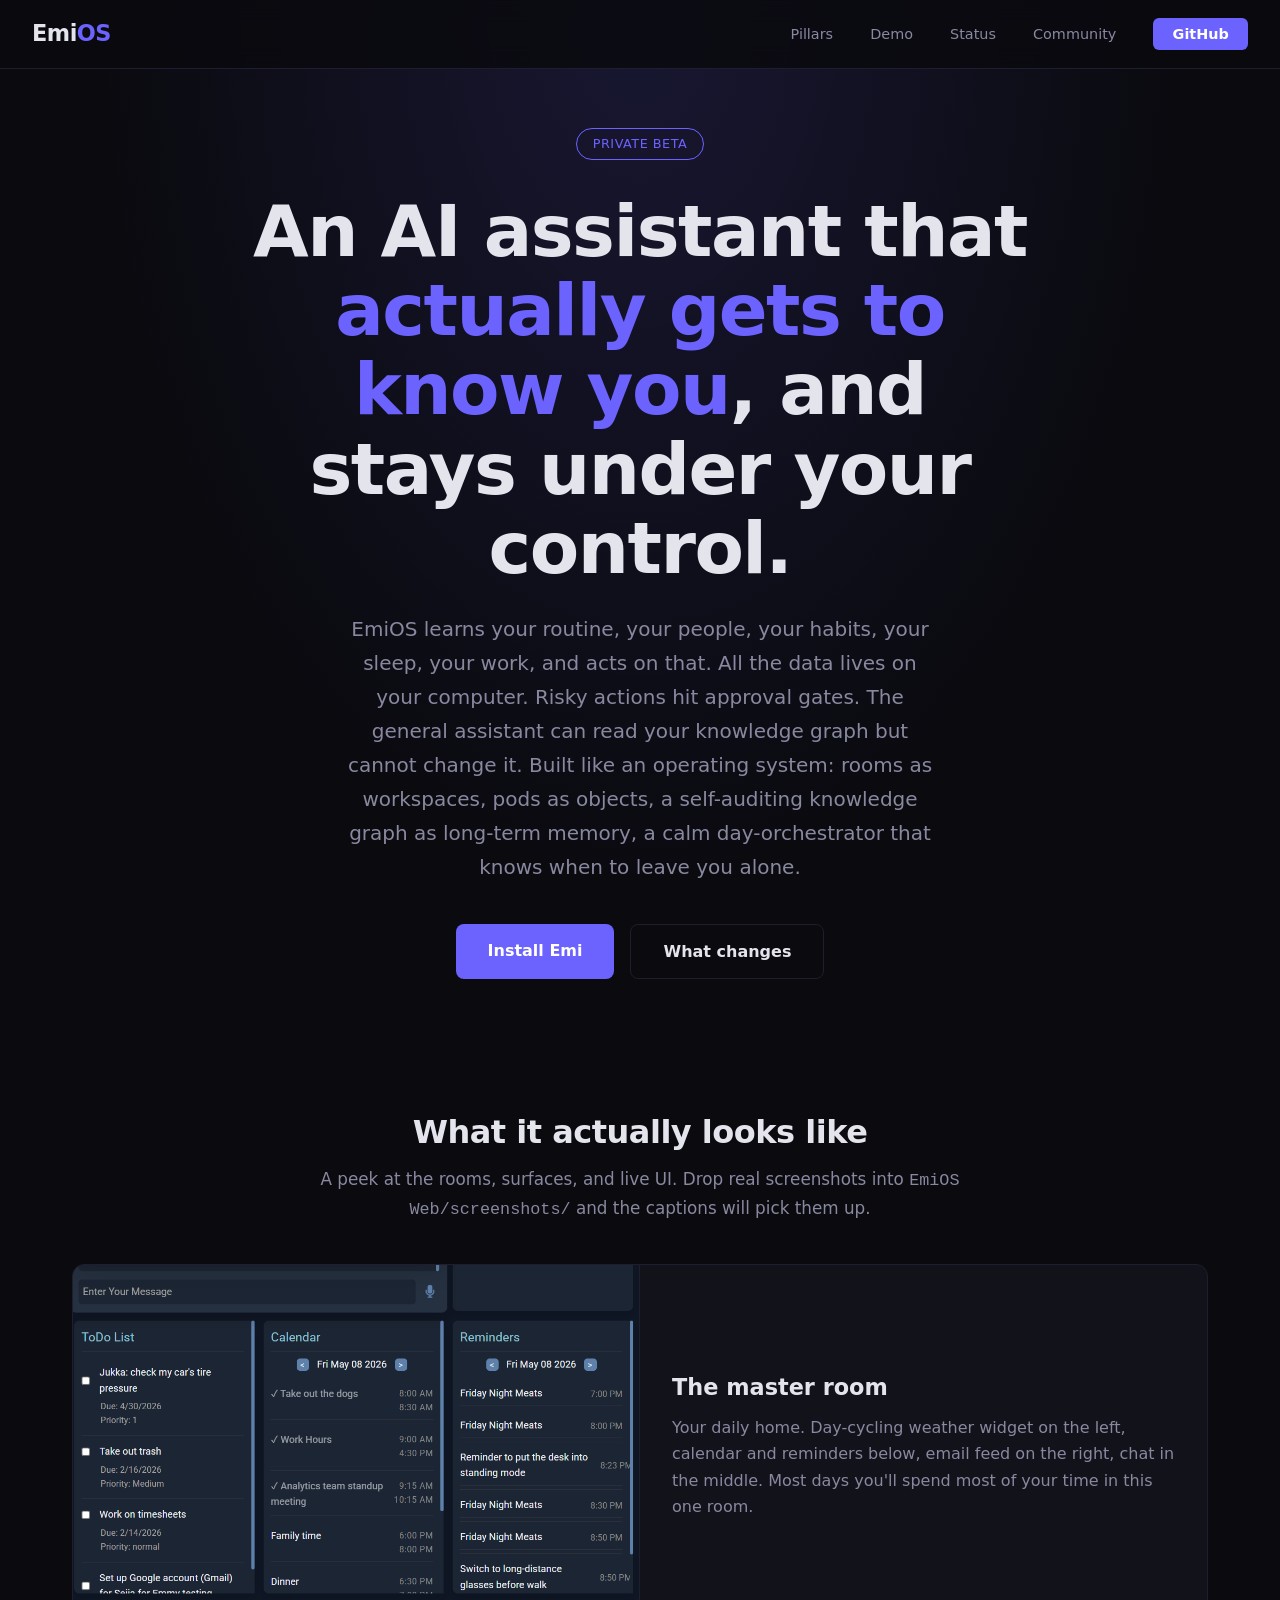
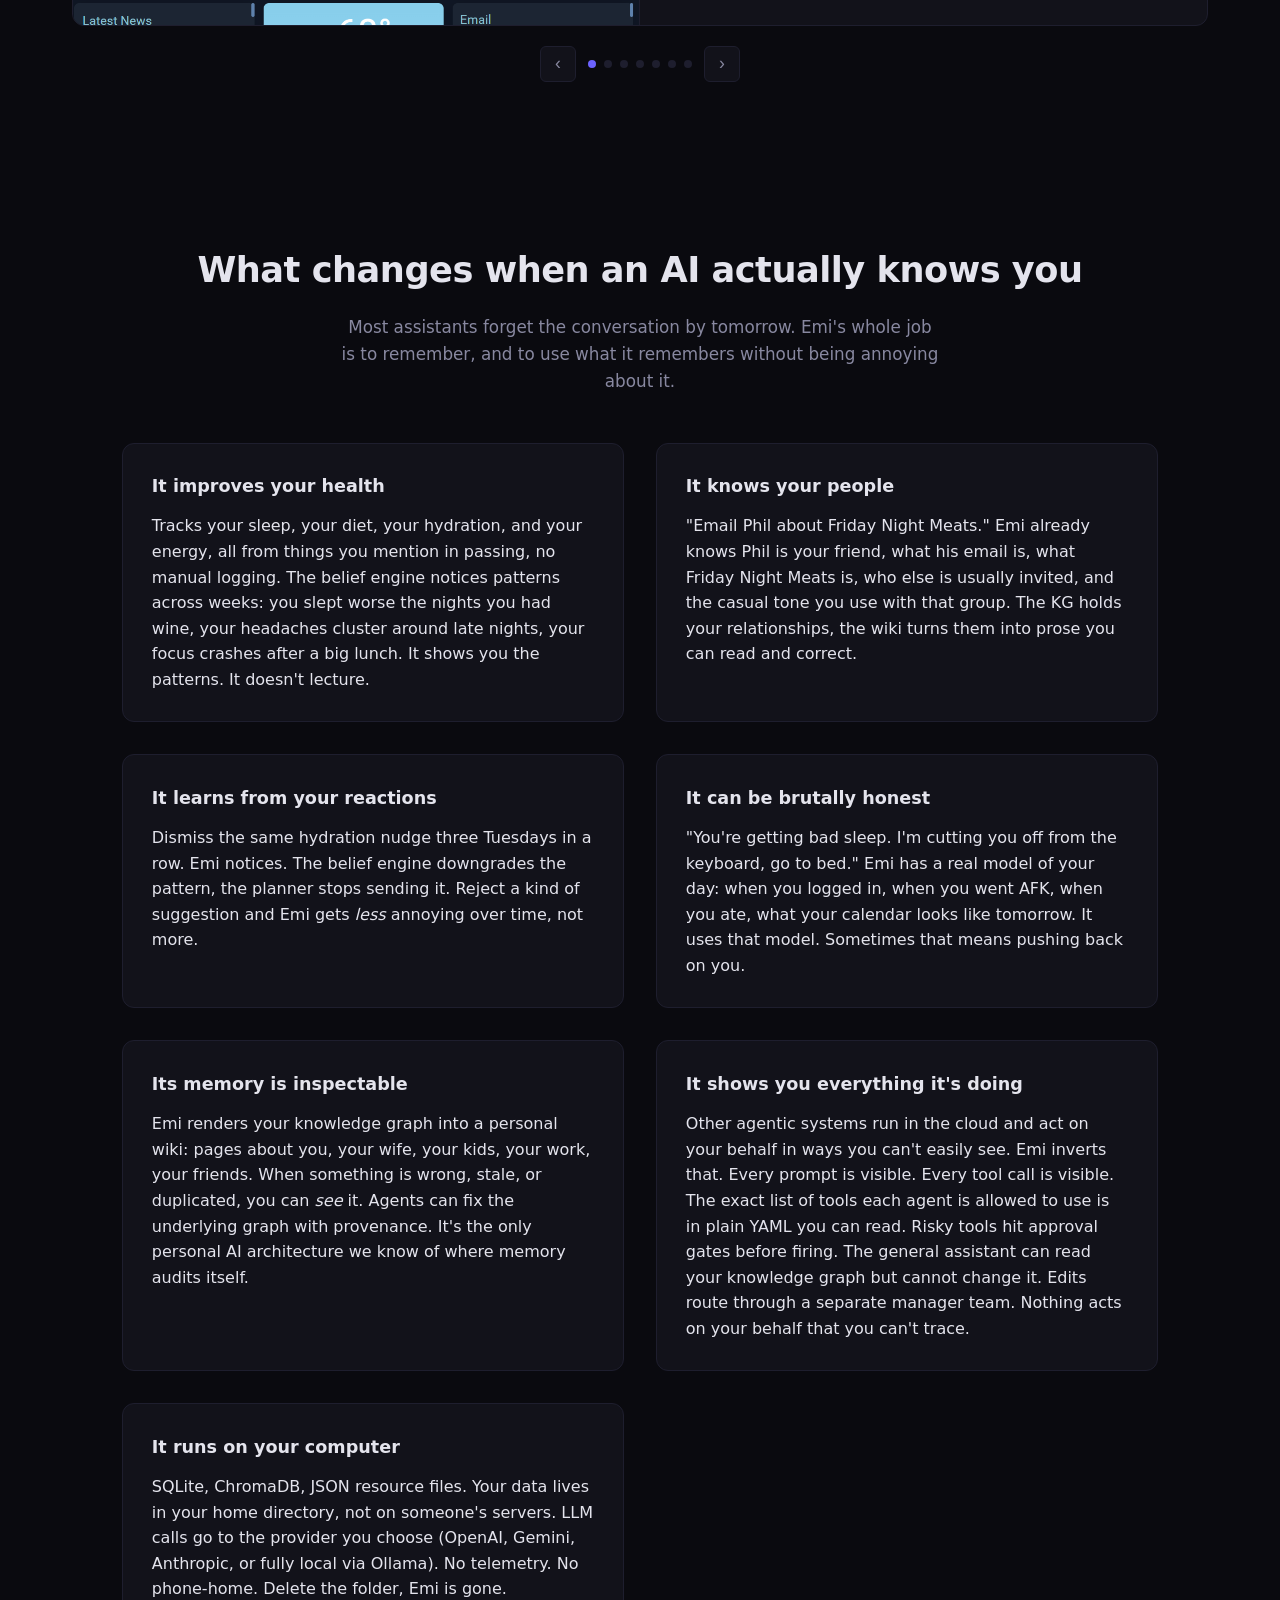
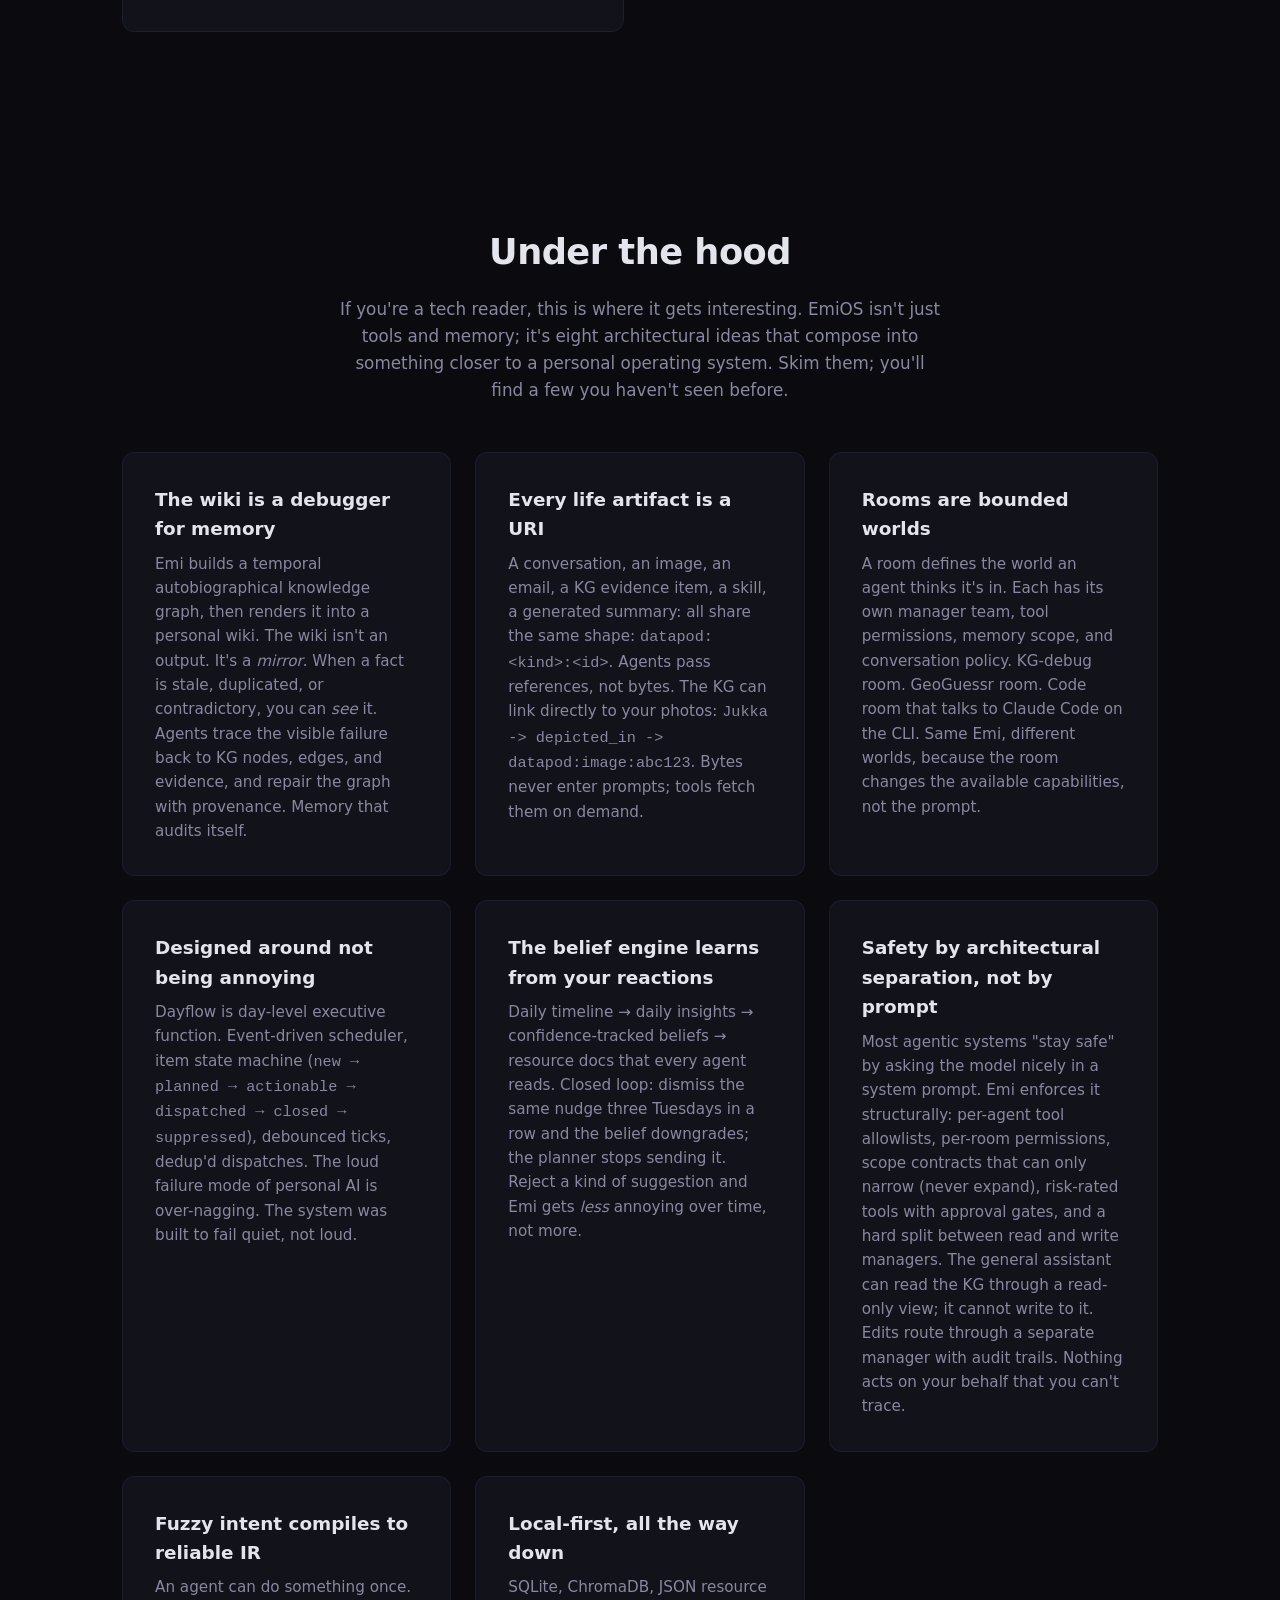
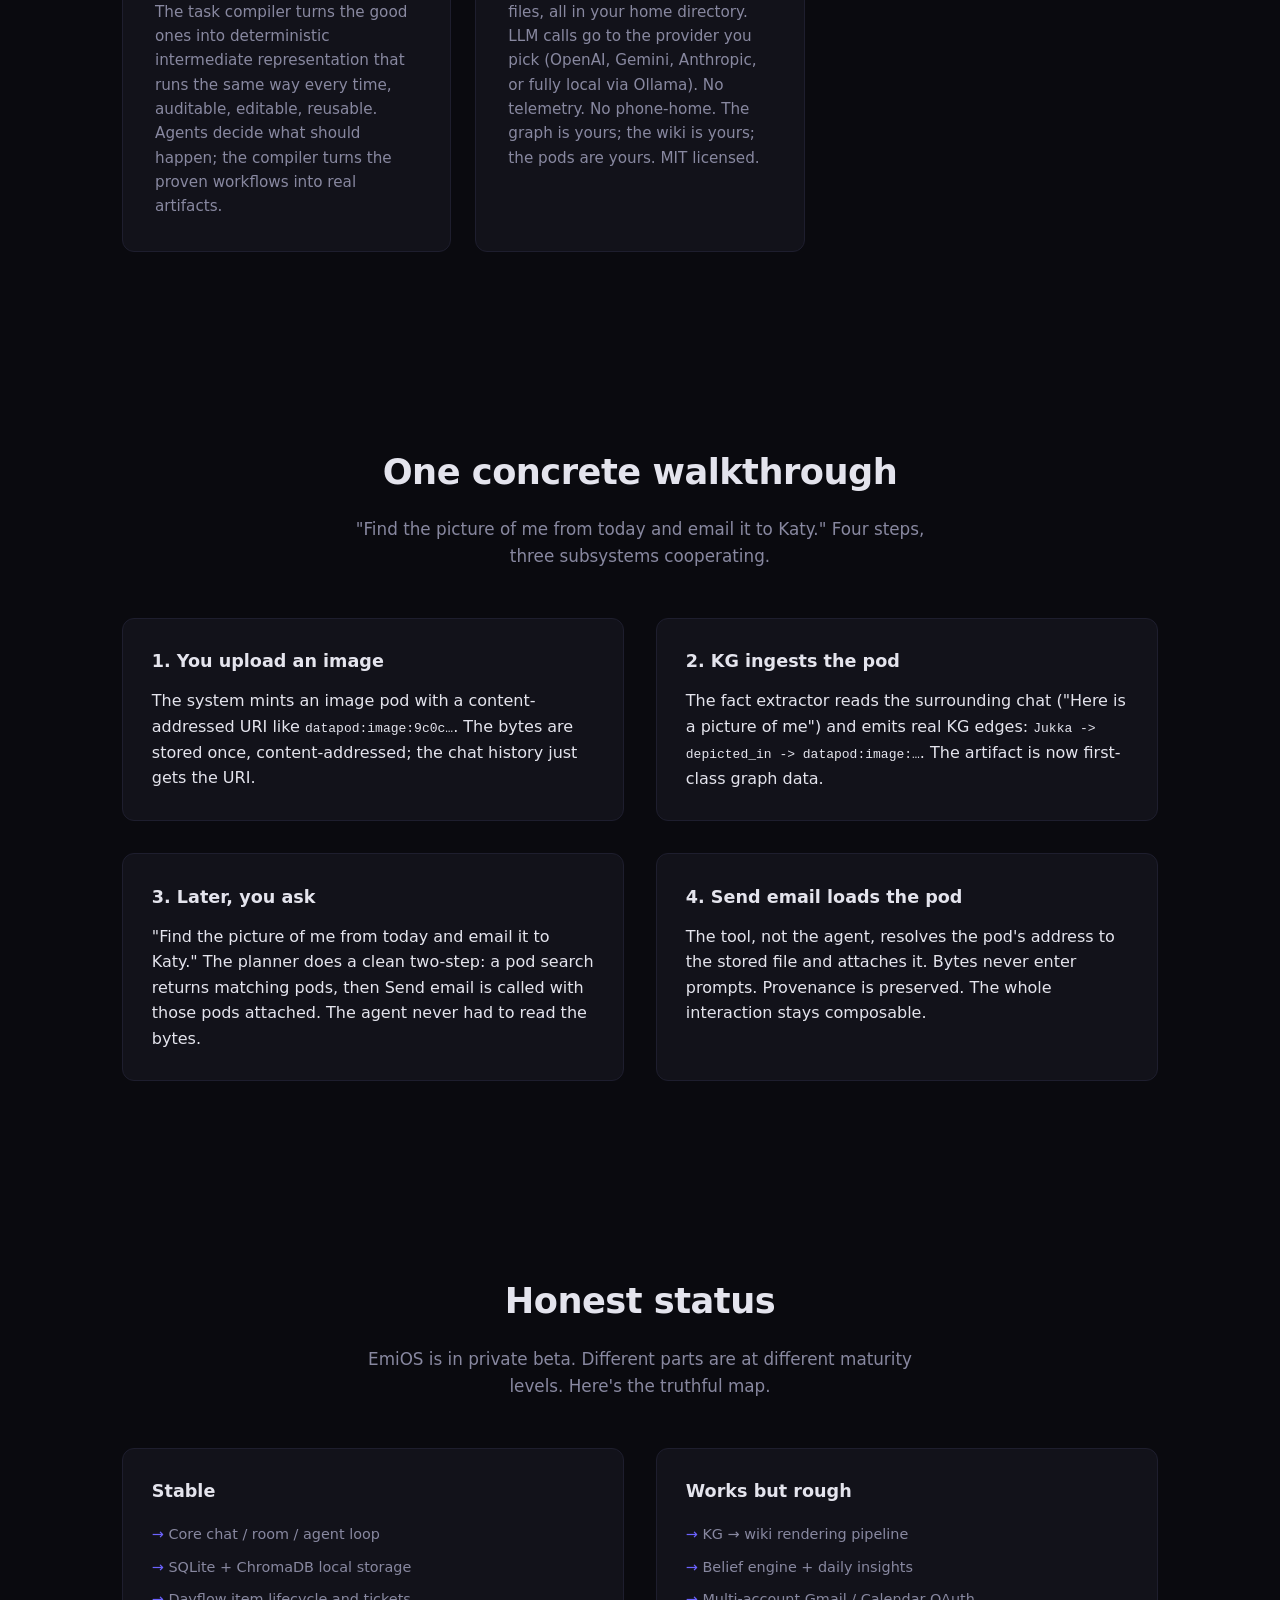
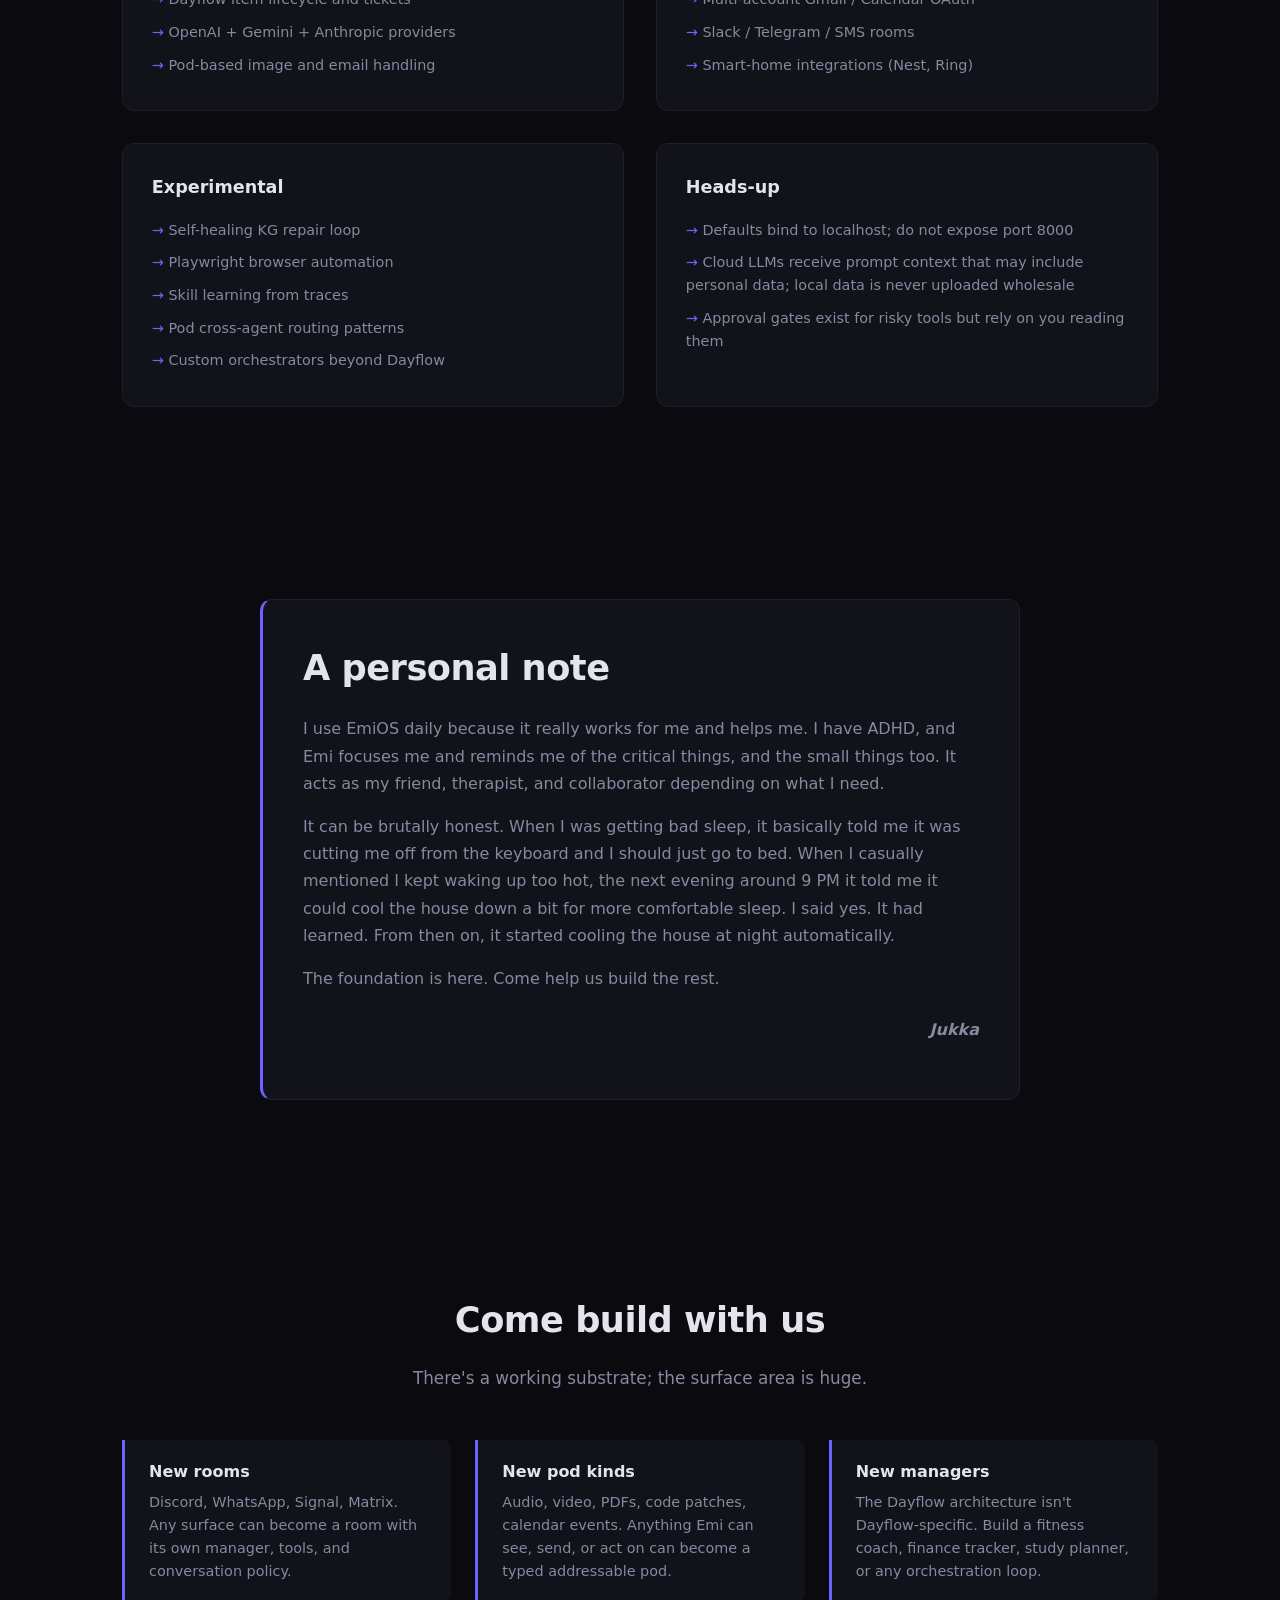
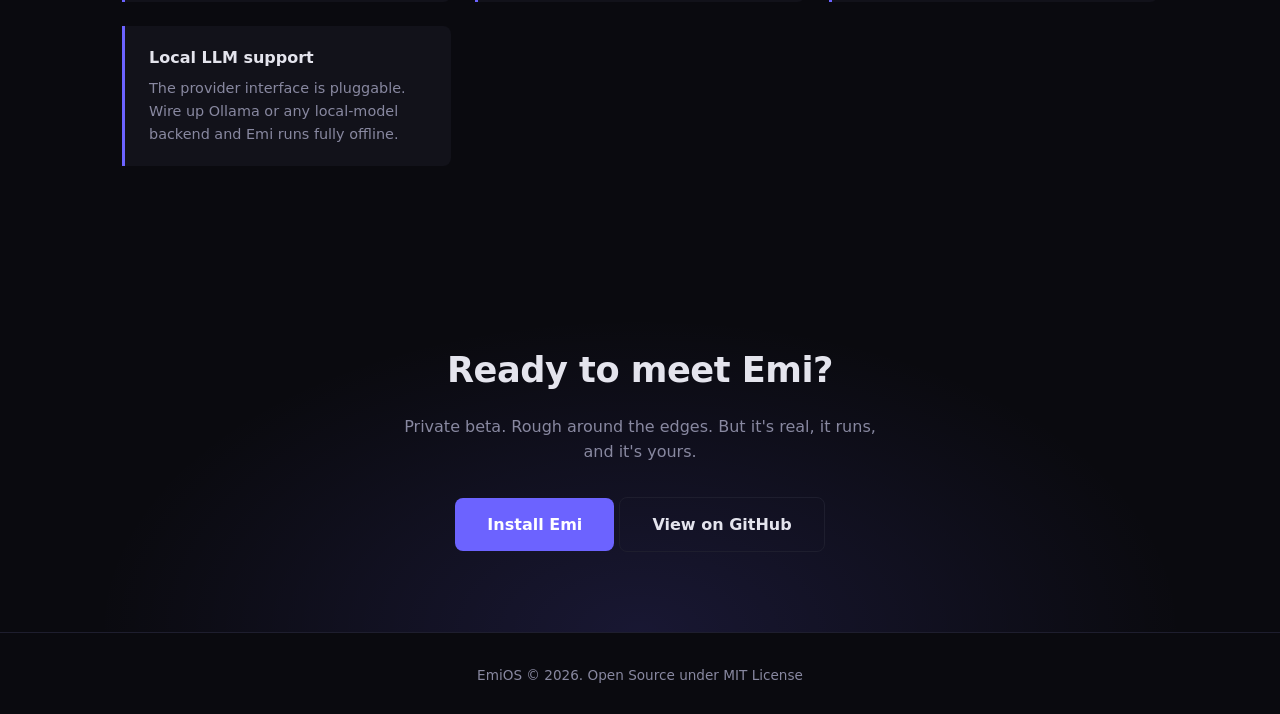
==== commit 92a710dd: "feat(site): add "Install Emi" button -> latest release Hero and bottom CTA now lead with "Install Em" ====
--- a/index.html
+++ b/index.html
@@ -137,7 +137,7 @@
         that knows when to leave you alone.
     </p>
     <div class="hero-buttons">
-        <a href="https://github.com/SemiSimpleMath/EmiOS-Beta" class="btn btn-primary">Get Started</a>
+        <a href="https://github.com/SemiSimpleMath/EmiOS-Beta/releases/latest" class="btn btn-primary">Install Emi</a>
         <a href="#lived-in" class="btn btn-secondary">What changes</a>
     </div>
 </div>
@@ -422,7 +422,8 @@
 <div class="cta-section">
     <h2>Ready to meet Emi?</h2>
     <p>Private beta. Rough around the edges. But it's real, it runs, and it's yours.</p>
-    <a href="https://github.com/SemiSimpleMath/EmiOS-Beta" class="btn btn-primary">View on GitHub</a>
+    <a href="https://github.com/SemiSimpleMath/EmiOS-Beta/releases/latest" class="btn btn-primary">Install Emi</a>
+    <a href="https://github.com/SemiSimpleMath/EmiOS-Beta" class="btn btn-secondary">View on GitHub</a>
 </div>
 
 <footer>
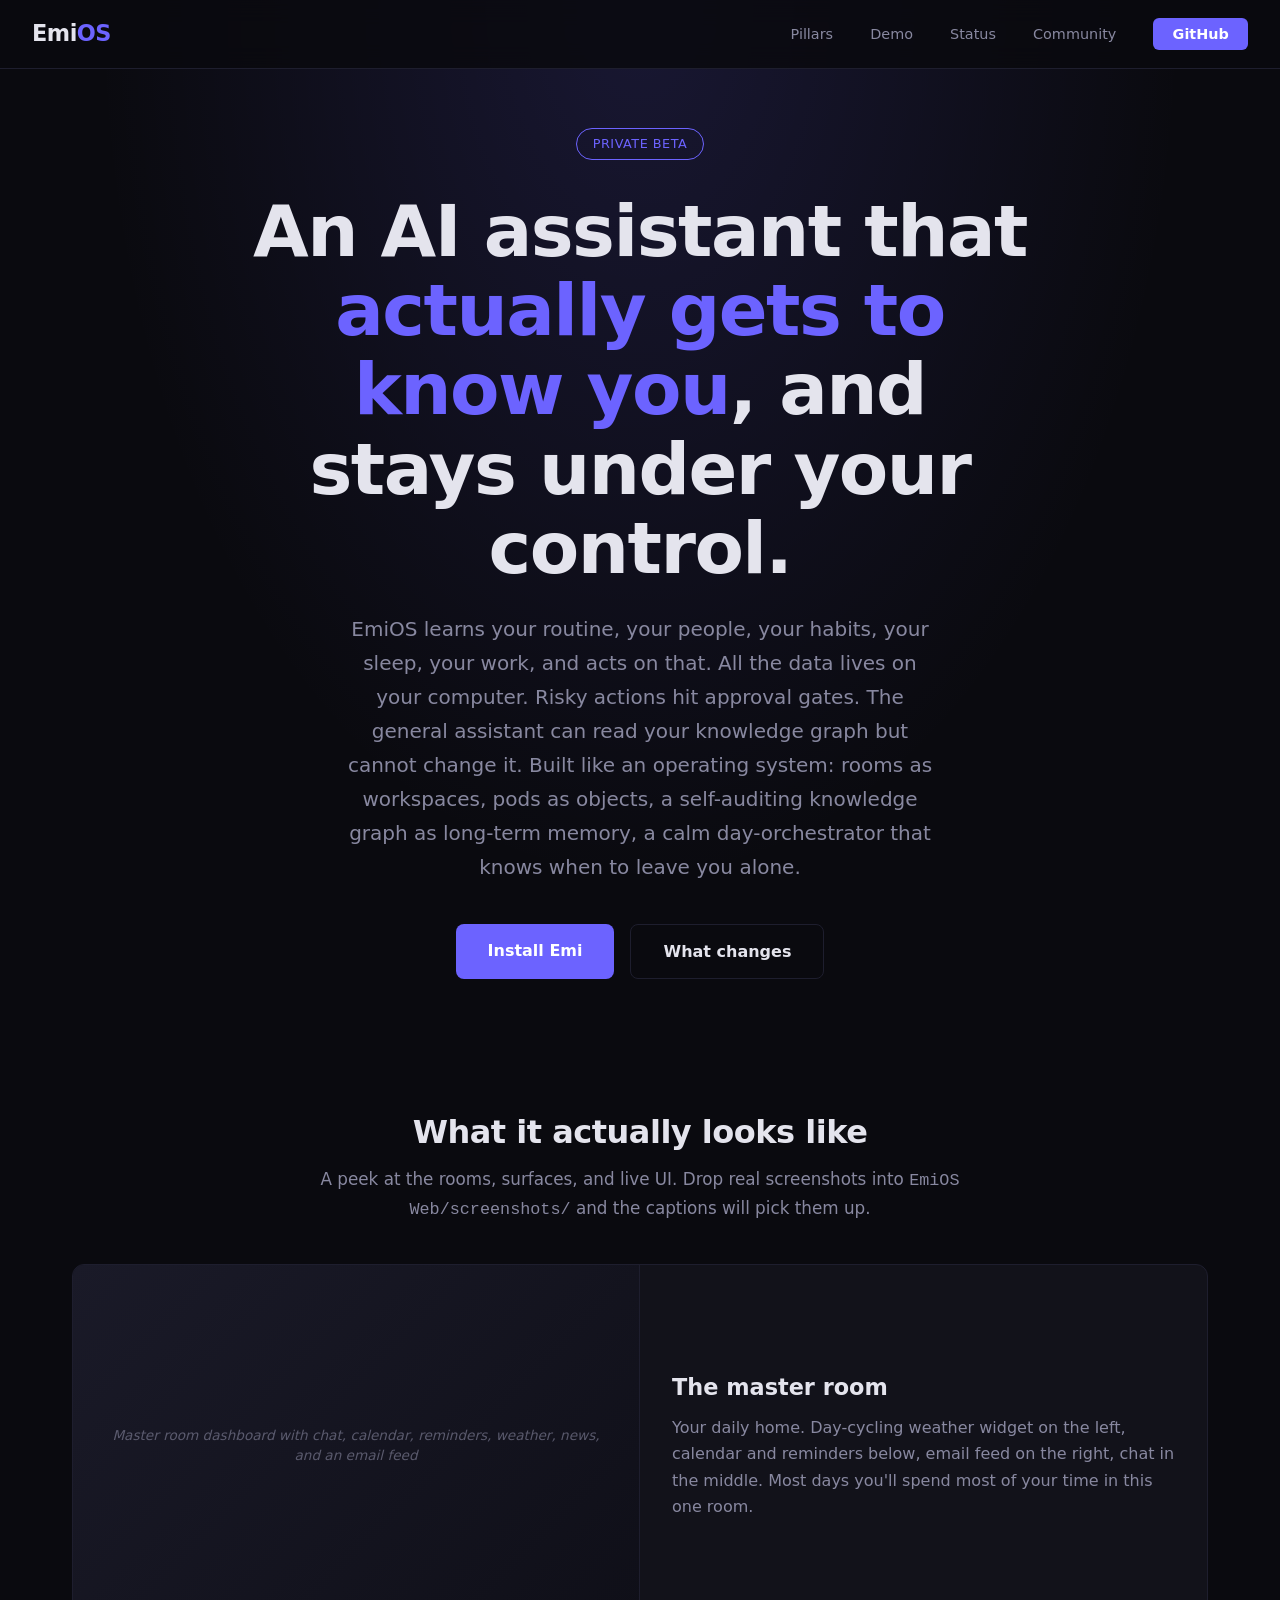
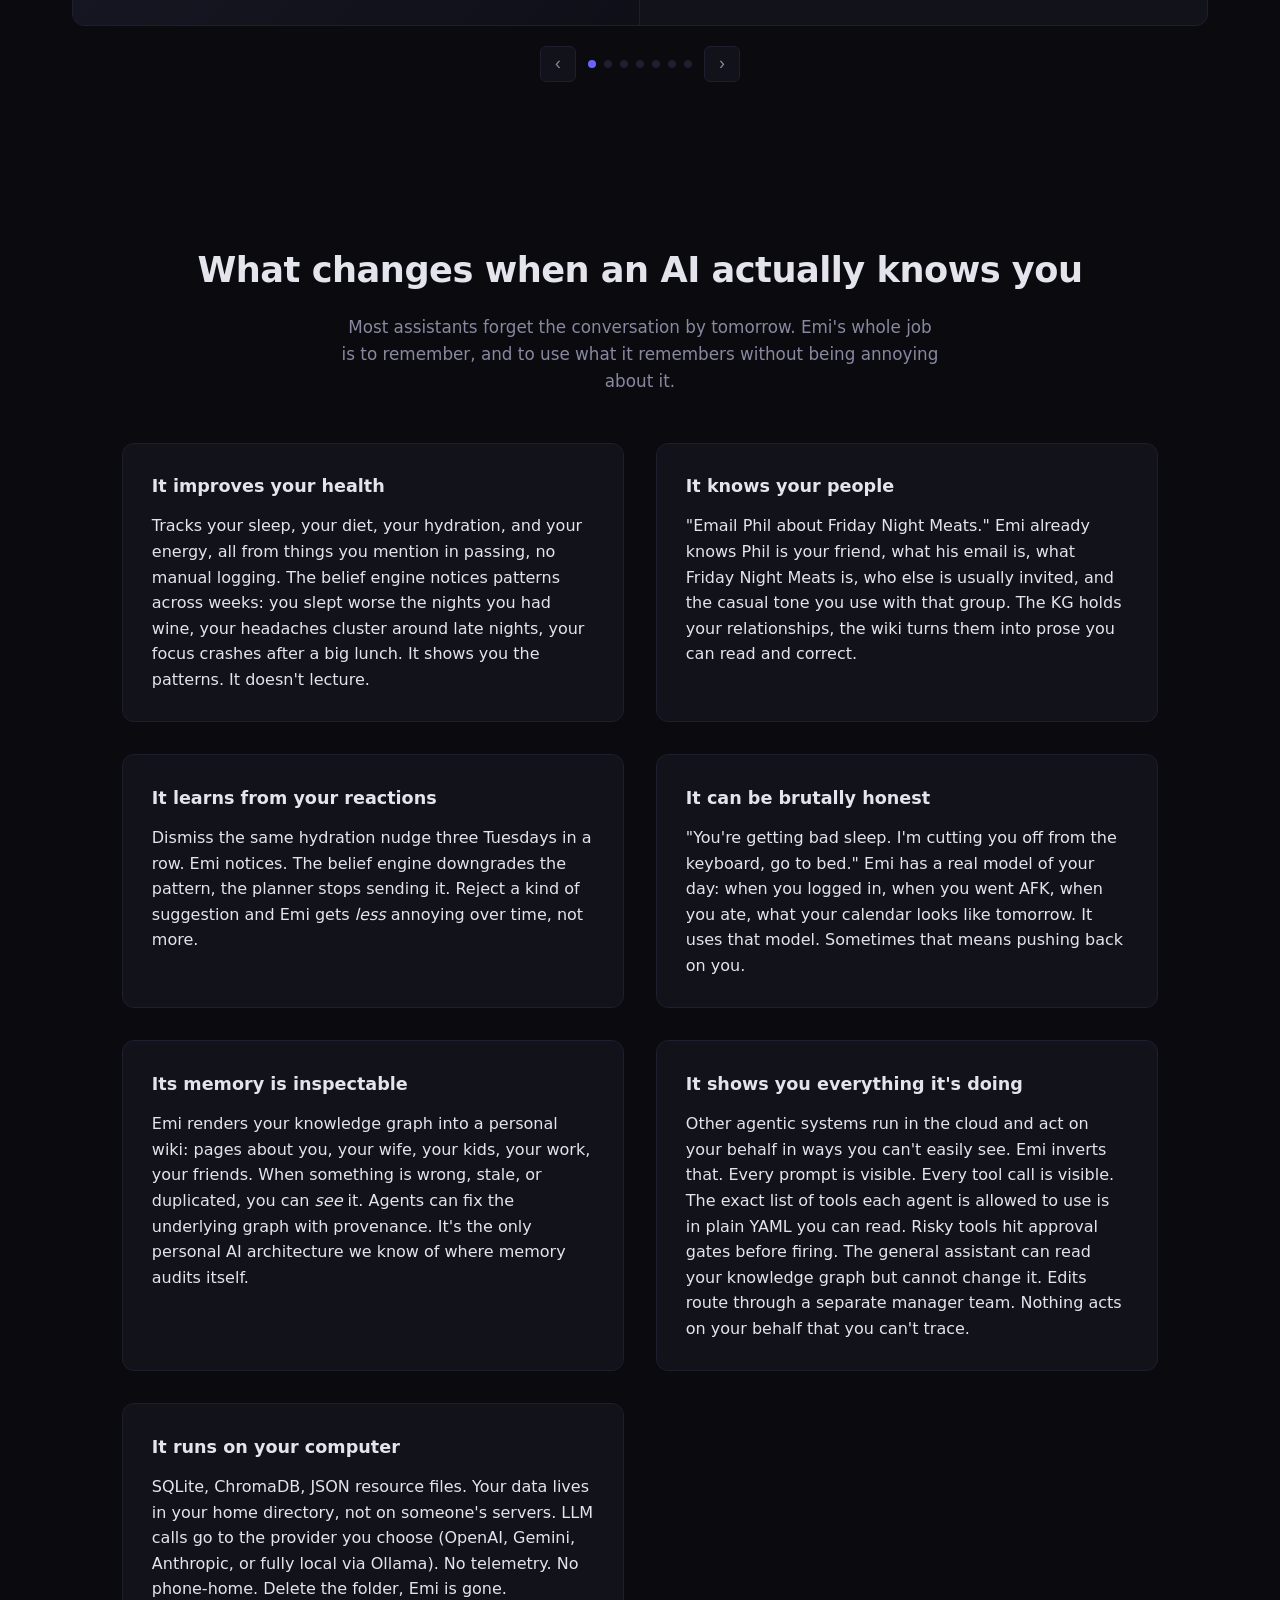
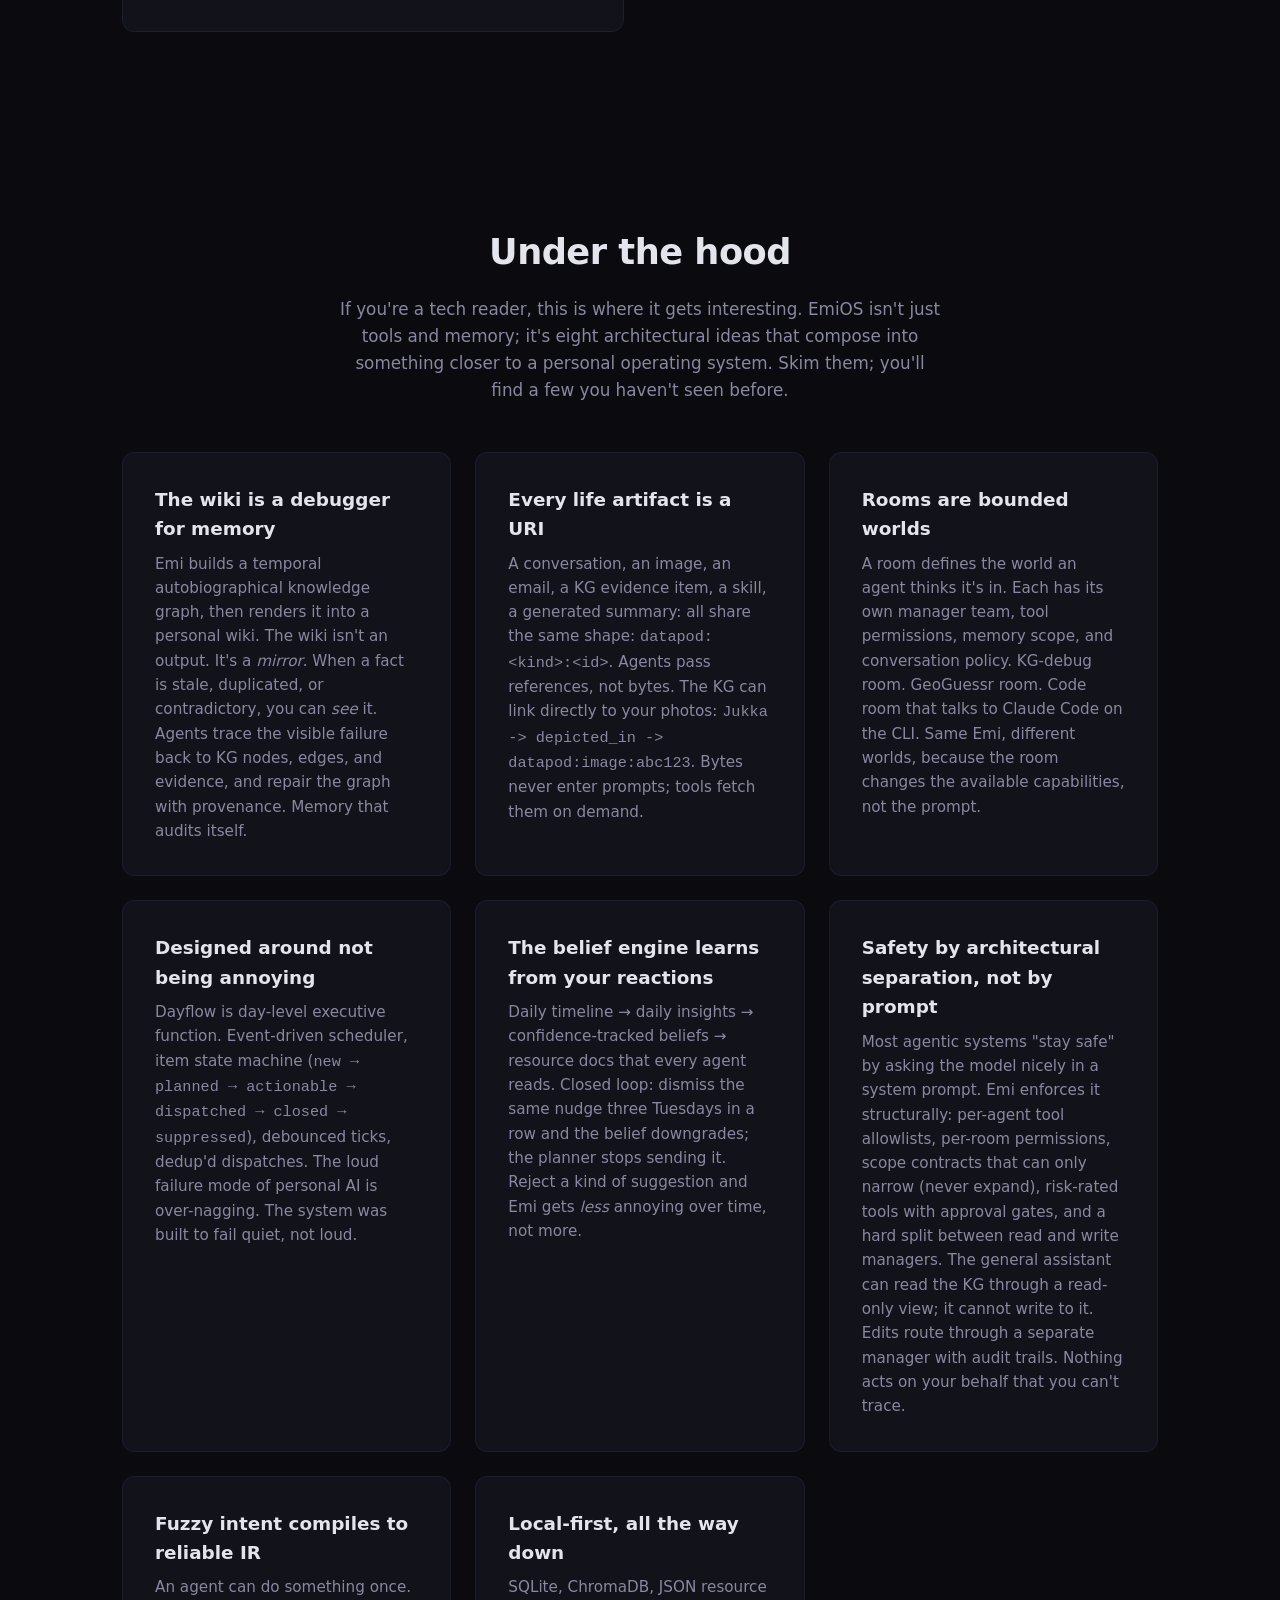
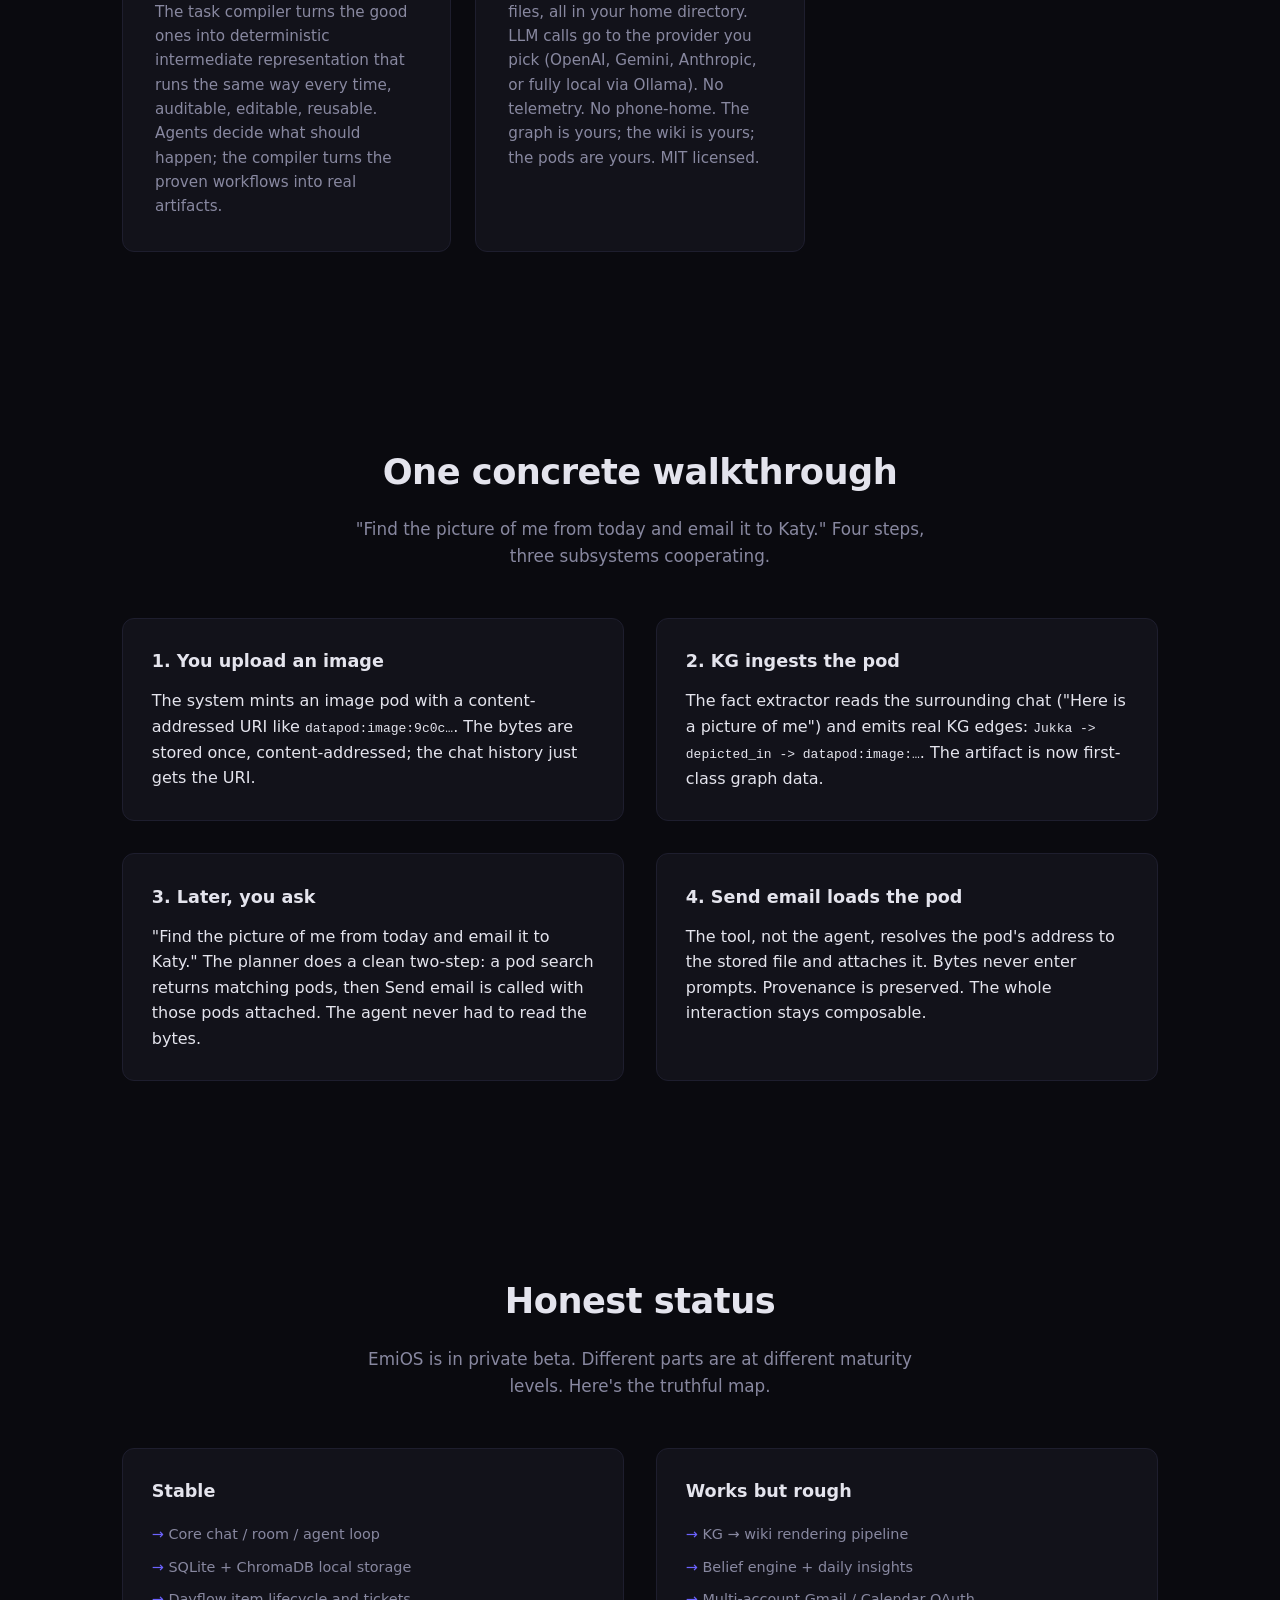
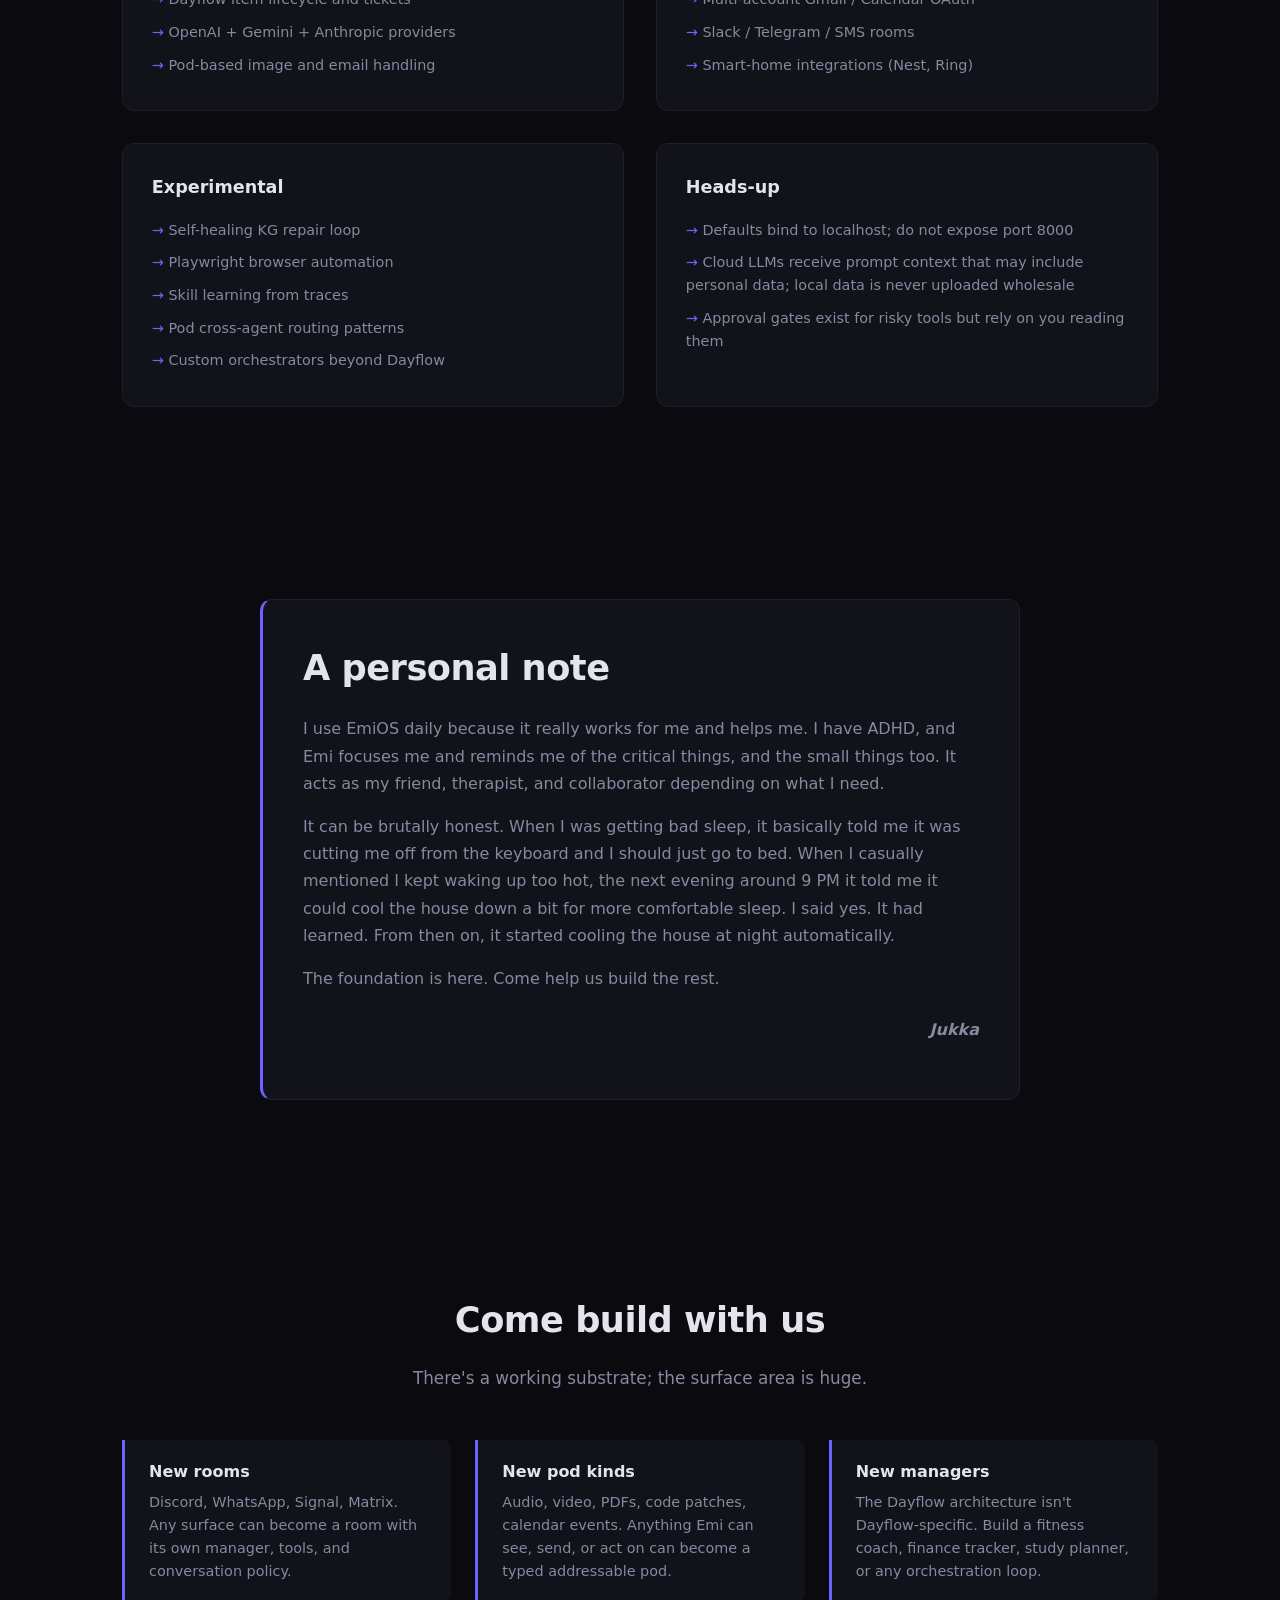
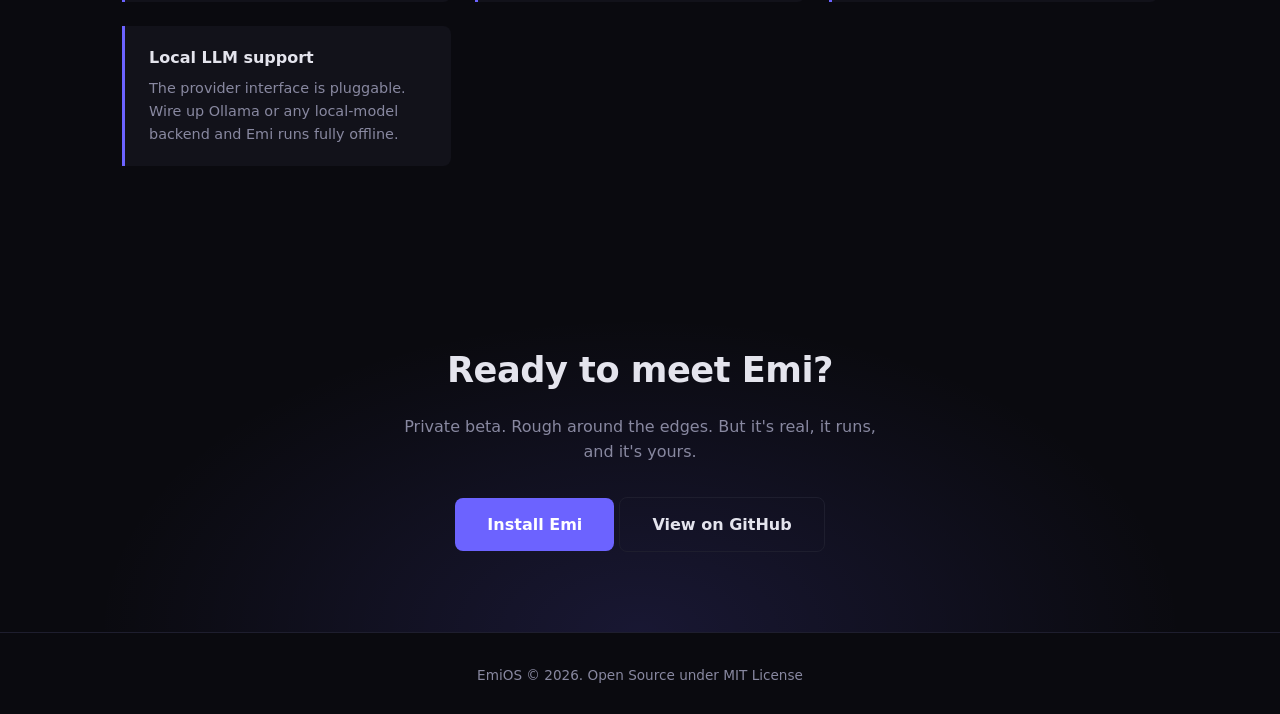
==== commit 9b991c41: "fix(site): take down screenshots that showed personal data The wiki, lens, tool-gate and master-room" ====
--- a/index.html
+++ b/index.html
@@ -149,8 +149,7 @@
         <div class="slideshow-track" id="slideshow-track">
 
             <div class="slide">
-                <div class="slide-image">
-                    <img src="emi_chat.png" alt="Master room dashboard with chat, calendar, reminders, weather, news, and an email feed">
+                <div class="slide-image" data-placeholder="Master room dashboard with chat, calendar, reminders, weather, news, and an email feed">
                 </div>
                 <div class="slide-caption">
                     <h3>The master room</h3>
@@ -159,8 +158,7 @@
             </div>
 
             <div class="slide">
-                <div class="slide-image">
-                    <img src="lens.png" alt="My Life Lens, a KG visualizer centered on you with related entities">
+                <div class="slide-image" data-placeholder="My Life Lens, a KG visualizer centered on you with related entities">
                 </div>
                 <div class="slide-caption">
                     <h3>My Life Lens</h3>
@@ -169,8 +167,7 @@
             </div>
 
             <div class="slide">
-                <div class="slide-image">
-                    <img src="wiki.png" alt="Personal wiki page with auto-generated entity entries, photos, and sourced facts">
+                <div class="slide-image" data-placeholder="Personal wiki page with auto-generated entity entries, photos, and sourced facts">
                 </div>
                 <div class="slide-caption">
                     <h3>Your personal wiki</h3>
@@ -199,8 +196,7 @@
             </div>
 
             <div class="slide">
-                <div class="slide-image">
-                    <img src="tool_gate.png" alt="Tool approval gate. Allow or Deny dialog with the exact email contents preview">
+                <div class="slide-image" data-placeholder="Tool approval gate: Allow or Deny dialog with the exact email contents preview">
                 </div>
                 <div class="slide-caption">
                     <h3>Approval gates</h3>
